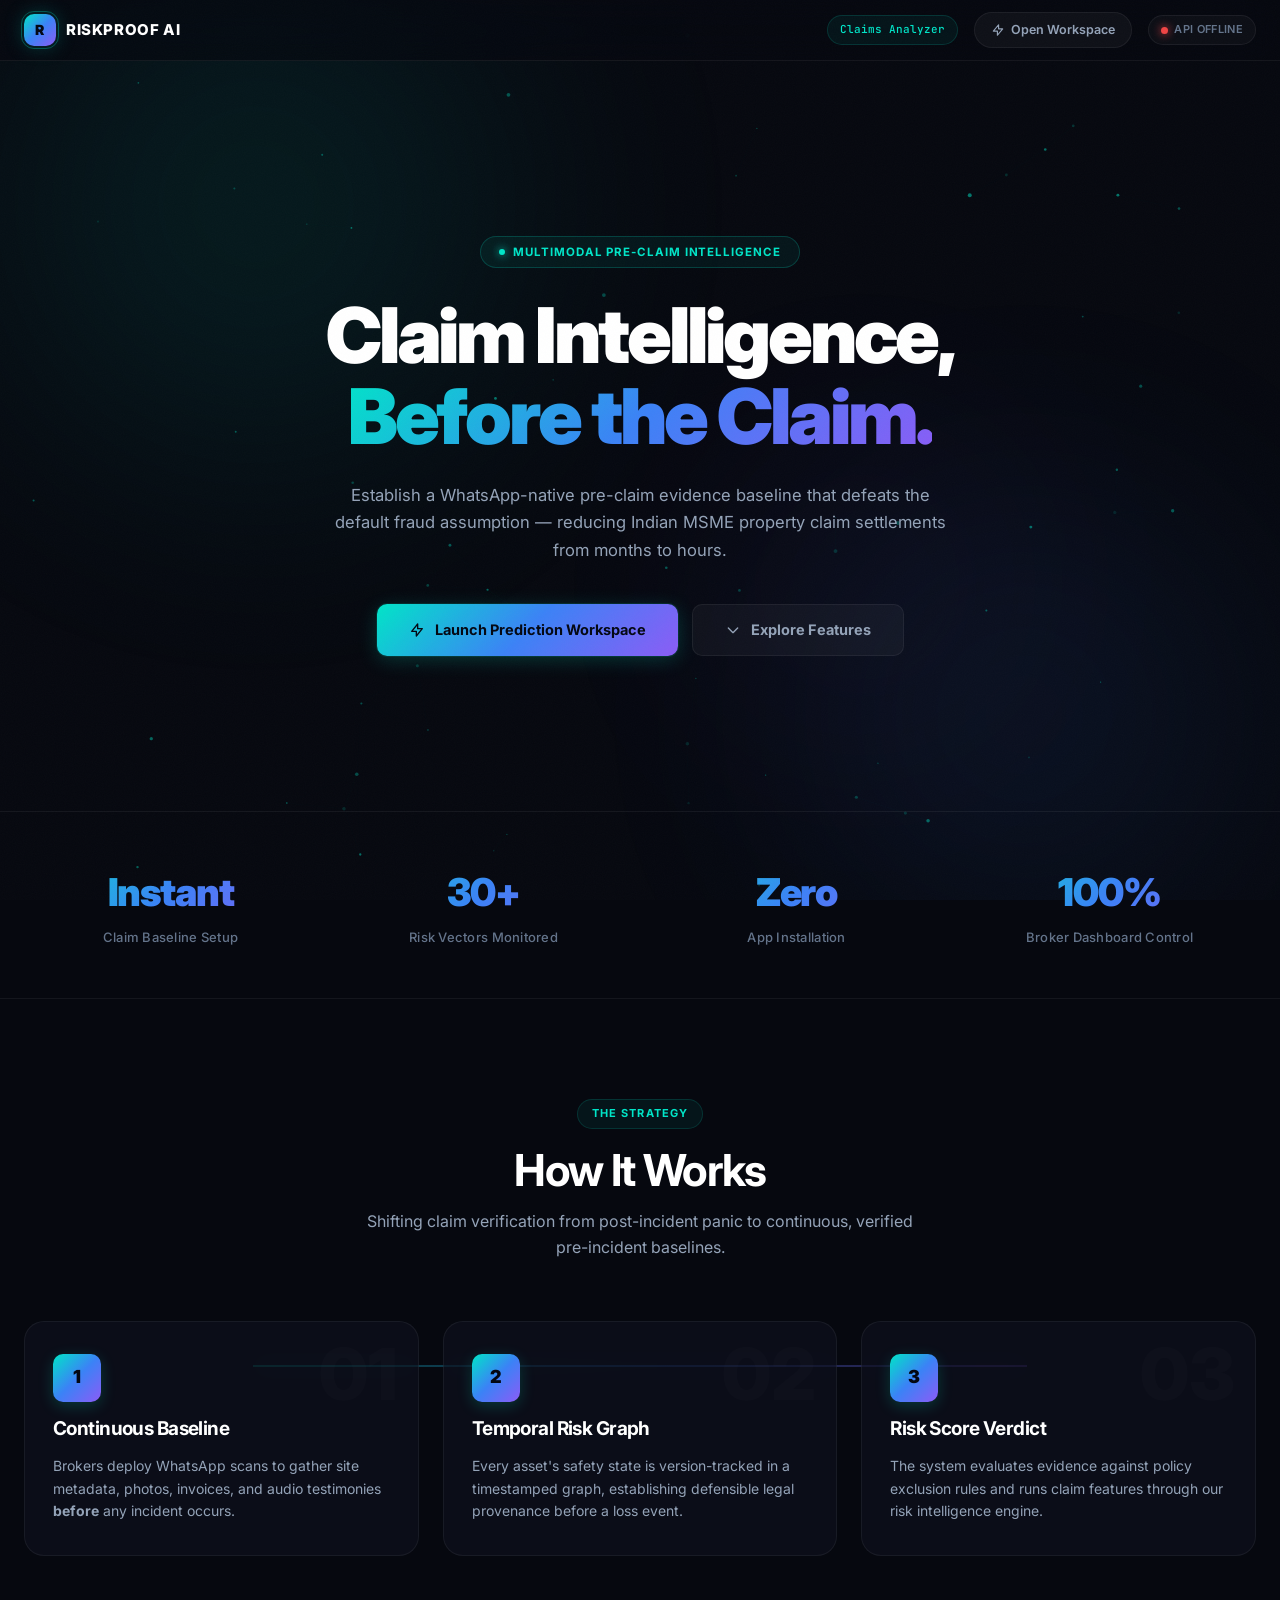
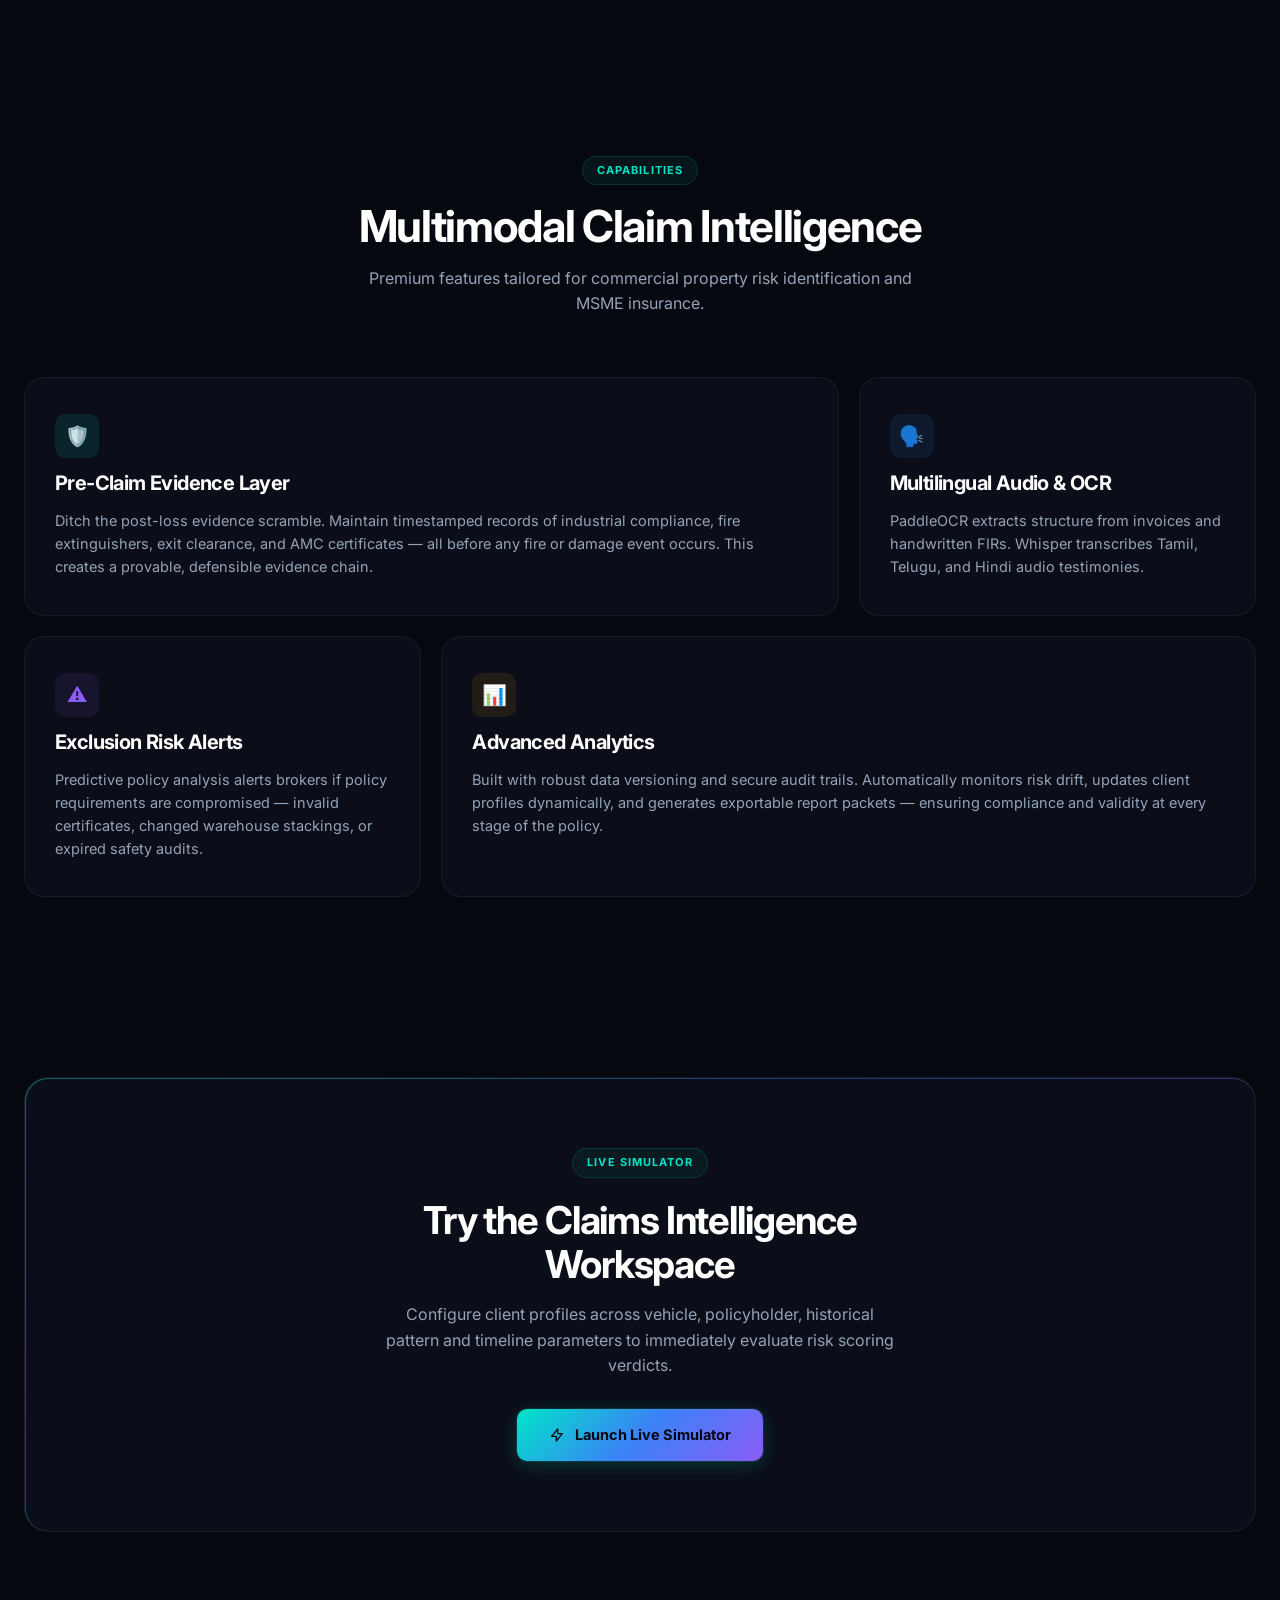
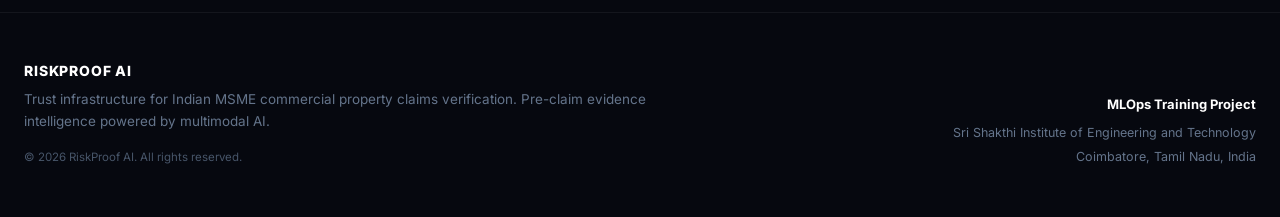
==== Day 13/index.html @ 42a95986 "Add files via upload" ====
<!DOCTYPE html>
<html lang="en">
<head>
  <meta charset="UTF-8" />
  <meta name="viewport" content="width=device-width, initial-scale=1.0" />
  <title>RiskProof AI — Pre-Claim Evidence Intelligence for Indian MSME Insurance</title>
  <meta name="description" content="RiskProof AI is a WhatsApp-native multimodal AI pipeline that transforms how Indian MSME insurance claims are evidenced. Pre-claim intelligence powered by Decision Tree ML models." />
  <link rel="preconnect" href="https://fonts.googleapis.com" />
  <link rel="preconnect" href="https://fonts.gstatic.com" crossorigin />
  <link href="https://fonts.googleapis.com/css2?family=Inter:wght@300;400;500;600;700;800;900&family=JetBrains+Mono:wght@400;500;600&display=swap" rel="stylesheet" />

  <link rel="stylesheet" href="app.css" />
</head>

<body>

  <!-- Ambient gradient mesh background -->
  <div class="ambient-mesh">
    <div class="mesh-orb mesh-orb-1"></div>
    <div class="mesh-orb mesh-orb-2"></div>
    <div class="mesh-orb mesh-orb-3"></div>
  </div>

  <!-- Particle canvas -->
  <canvas id="particleCanvas"></canvas>

  <!-- PAGE WRAPPER -->
  <div class="page-wrapper">

    <!-- ══════════════════════════════════════════════════════════════════════
         NAVIGATION
         ══════════════════════════════════════════════════════════════════════ -->
    <nav class="site-nav">
      <div class="container nav-inner">
        <div class="logo">
          <div class="logo-icon">R</div>
          <span>RiskProof AI</span>
        </div>
        <div class="nav-right">
          <span class="model-pill" id="modelBadge">Claims Analyzer</span>
          <a class="nav-link" id="navToggle" href="#workspace">
            <svg fill="none" viewBox="0 0 24 24" stroke="currentColor" stroke-width="2"><path stroke-linecap="round" stroke-linejoin="round" d="M13 10V3L4 14h7v7l9-11h-7z" /></svg>
            <span>Open Workspace</span>
          </a>
          <div class="status-pill offline" id="apiStatusBadge">
            <span class="status-dot"></span>
            <span class="status-text">Connecting…</span>
          </div>
        </div>
      </div>
    </nav>

    <!-- ══════════════════════════════════════════════════════════════════════
         VIEW A: LANDING PAGE
         ══════════════════════════════════════════════════════════════════════ -->
    <div id="landingView" class="view">

      <!-- HERO -->
      <section class="hero">
        <div class="container" style="display:flex;flex-direction:column;align-items:center;">
          <div class="hero-eyebrow reveal">
            <span class="dot"></span>
            Multimodal Pre-Claim Intelligence
          </div>
          <h1 class="hero-title reveal reveal-delay-1">
            Claim Intelligence,<br />
            <span class="gradient-text">Before the Claim.</span>
          </h1>
          <p class="hero-subtitle reveal reveal-delay-2">
            Establish a WhatsApp-native pre-claim evidence baseline that defeats the default fraud assumption — reducing Indian MSME property claim settlements from months to hours.
          </p>
          <div class="hero-actions reveal reveal-delay-3">
            <a class="btn btn-primary" href="#workspace">
              <svg fill="none" viewBox="0 0 24 24" stroke="currentColor" stroke-width="2"><path stroke-linecap="round" stroke-linejoin="round" d="M13 10V3L4 14h7v7l9-11h-7z" /></svg>
              Launch Prediction Workspace
            </a>
            <a class="btn btn-ghost" href="#features">
              <svg fill="none" viewBox="0 0 24 24" stroke="currentColor" stroke-width="2"><path stroke-linecap="round" stroke-linejoin="round" d="M19 9l-7 7-7-7" /></svg>
              Explore Features
            </a>
          </div>
        </div>
      </section>

      <!-- STATS BAR -->
      <section class="stats-bar reveal">
        <div class="container">
          <div class="stats-grid">
            <div class="stat-item">
              <span class="stat-value">Instant</span>
              <span class="stat-label">Claim Baseline Setup</span>
            </div>
            <div class="stat-item">
              <span class="stat-value">30+</span>
              <span class="stat-label">Risk Vectors Monitored</span>
            </div>
            <div class="stat-item">
              <span class="stat-value">Zero</span>
              <span class="stat-label">App Installation</span>
            </div>
            <div class="stat-item">
              <span class="stat-value">100%</span>
              <span class="stat-label">Broker Dashboard Control</span>
            </div>
          </div>
        </div>
      </section>

      <!-- HOW IT WORKS -->
      <section class="section" id="how-it-works">
        <div class="container">
          <div class="section-header reveal">
            <span class="section-tag">The Strategy</span>
            <h2 class="section-title">How It Works</h2>
            <p class="section-subtitle">Shifting claim verification from post-incident panic to continuous, verified pre-incident baselines.</p>
          </div>
          <div class="timeline-grid">
            <div class="timeline-step reveal reveal-delay-1">
              <div class="step-ghost-num">01</div>
              <div class="step-num">1</div>
              <h3>Continuous Baseline</h3>
              <p>Brokers deploy WhatsApp scans to gather site metadata, photos, invoices, and audio testimonies <strong>before</strong> any incident occurs.</p>
            </div>
            <div class="timeline-step reveal reveal-delay-2">
              <div class="step-ghost-num">02</div>
              <div class="step-num">2</div>
              <h3>Temporal Risk Graph</h3>
              <p>Every asset's safety state is version-tracked in a timestamped graph, establishing defensible legal provenance before a loss event.</p>
            </div>
            <div class="timeline-step reveal reveal-delay-3">
              <div class="step-ghost-num">03</div>
              <div class="step-num">3</div>
              <h3>Risk Score Verdict</h3>
              <p>The system evaluates evidence against policy exclusion rules and runs claim features through our risk intelligence engine.</p>
            </div>
          </div>
        </div>
      </section>

      <!-- FEATURES BENTO -->
      <section class="section" id="features">
        <div class="container">
          <div class="section-header reveal">
            <span class="section-tag">Capabilities</span>
            <h2 class="section-title">Multimodal Claim Intelligence</h2>
            <p class="section-subtitle">Premium features tailored for commercial property risk identification and MSME insurance.</p>
          </div>
          <div class="bento-grid">
            <div class="bento-card span-4 reveal reveal-delay-1">
              <div class="bento-icon teal">🛡️</div>
              <h3>Pre-Claim Evidence Layer</h3>
              <p>Ditch the post-loss evidence scramble. Maintain timestamped records of industrial compliance, fire extinguishers, exit clearance, and AMC certificates — all before any fire or damage event occurs. This creates a provable, defensible evidence chain.</p>
            </div>
            <div class="bento-card span-2 reveal reveal-delay-2">
              <div class="bento-icon blue">🗣️</div>
              <h3>Multilingual Audio & OCR</h3>
              <p>PaddleOCR extracts structure from invoices and handwritten FIRs. Whisper transcribes Tamil, Telugu, and Hindi audio testimonies.</p>
            </div>
            <div class="bento-card span-2 reveal reveal-delay-1">
              <div class="bento-icon violet">⚠️</div>
              <h3>Exclusion Risk Alerts</h3>
              <p>Predictive policy analysis alerts brokers if policy requirements are compromised — invalid certificates, changed warehouse stackings, or expired safety audits.</p>
            </div>
            <div class="bento-card span-4 reveal reveal-delay-2">
              <div class="bento-icon gold">📊</div>
              <h3>Advanced Analytics</h3>
              <p>Built with robust data versioning and secure audit trails. Automatically monitors risk drift, updates client profiles dynamically, and generates exportable report packets — ensuring compliance and validity at every stage of the policy.</p>
            </div>
          </div>
        </div>
      </section>

      <!-- CTA -->
      <section class="cta-section reveal">
        <div class="container">
          <div class="cta-banner">
            <span class="section-tag" style="margin-bottom:20px;">Live Simulator</span>
            <h2>Try the Claims Intelligence Workspace</h2>
            <p>Configure client profiles across vehicle, policyholder, historical pattern and timeline parameters to immediately evaluate risk scoring verdicts.</p>
            <a class="btn btn-primary" href="#workspace">
              <svg fill="none" viewBox="0 0 24 24" stroke="currentColor" stroke-width="2"><path stroke-linecap="round" stroke-linejoin="round" d="M13 10V3L4 14h7v7l9-11h-7z" /></svg>
              Launch Live Simulator
            </a>
          </div>
        </div>
      </section>

      <!-- FOOTER -->
      <footer class="site-footer">
        <div class="container">
          <div class="footer-grid">
            <div class="footer-brand">
              <h4>RiskProof AI</h4>
              <p>Trust infrastructure for Indian MSME commercial property claims verification. Pre-claim evidence intelligence powered by multimodal AI.</p>
              <p class="copyright">&copy; 2026 RiskProof AI. All rights reserved.</p>
            </div>
            <div class="footer-academic">
              <strong>MLOps Training Project</strong>
              <span>Sri Shakthi Institute of Engineering and Technology</span>
              <span>Coimbatore, Tamil Nadu, India</span>
            </div>
          </div>
        </div>
      </footer>

    </div><!-- /landingView -->


    <!-- ══════════════════════════════════════════════════════════════════════
         VIEW B: PREDICTION WORKSPACE
         ══════════════════════════════════════════════════════════════════════ -->
    <div id="workspaceView" class="view hidden">
      <div class="container">
        <div class="workspace-layout">

          <!-- LEFT: Form Panel -->
          <section class="form-panel">
            <div class="ws-header">
              <h1>Claim Intelligence Workspace</h1>
              <p>Configure client claim parameters below to run the risk classification engine.</p>
            </div>

            <form id="riskForm">

              <!-- Section 1: Vehicle Information -->
              <div class="accordion-card expanded" id="section-vehicle">
                <div class="accordion-trigger">
                  <div class="accordion-trigger-left">
                    <span class="accordion-icon">🚗</span>
                    <h3>Vehicle Information</h3>
                  </div>
                  <svg class="accordion-chevron" fill="none" viewBox="0 0 24 24" stroke="currentColor"><path stroke-linecap="round" stroke-linejoin="round" stroke-width="2.5" d="M19 9l-7 7-7-7" /></svg>
                </div>
                <div class="accordion-body">
                  <div class="fields-grid">
                    <div class="field">
                      <span class="field-label">Vehicle Make</span>
                      <select id="Make" name="Make" class="field-select"></select>
                    </div>
                    <div class="field">
                      <span class="field-label">Vehicle Category</span>
                      <select id="VehicleCategory" name="VehicleCategory" class="field-select"></select>
                    </div>
                    <div class="field">
                      <span class="field-label">Vehicle Age</span>
                      <select id="AgeOfVehicle" name="AgeOfVehicle" class="field-select"></select>
                    </div>
                    <div class="field">
                      <span class="field-label">Vehicle Price Class</span>
                      <select id="VehiclePrice" name="VehiclePrice" class="field-select"></select>
                    </div>
                    <div class="field">
                      <span class="field-label">Vehicles Insured</span>
                      <select id="NumberOfCars" name="NumberOfCars" class="field-select"></select>
                    </div>
                    <div class="field">
                      <span class="field-label">Deductible Limit</span>
                      <select id="Deductible" name="Deductible" class="field-select"></select>
                    </div>
                  </div>
                </div>
              </div>

              <!-- Section 2: Policy Holder Profile -->
              <div class="accordion-card" id="section-holder">
                <div class="accordion-trigger">
                  <div class="accordion-trigger-left">
                    <span class="accordion-icon">👤</span>
                    <h3>Policy Holder Profile</h3>
                  </div>
                  <svg class="accordion-chevron" fill="none" viewBox="0 0 24 24" stroke="currentColor"><path stroke-linecap="round" stroke-linejoin="round" stroke-width="2.5" d="M19 9l-7 7-7-7" /></svg>
                </div>
                <div class="accordion-body">
                  <div class="fields-grid">
                    <div class="field">
                      <span class="field-label">Exact Age</span>
                      <input id="Age" name="Age" type="number" min="16" max="90" value="35" class="field-input" />
                    </div>
                    <div class="field">
                      <span class="field-label">Age Bracket</span>
                      <select id="AgeOfPolicyHolder" name="AgeOfPolicyHolder" class="field-select"></select>
                    </div>
                    <div class="field">
                      <span class="field-label">Sex</span>
                      <select id="Sex" name="Sex" class="field-select"></select>
                    </div>
                    <div class="field">
                      <span class="field-label">Marital Status</span>
                      <select id="MaritalStatus" name="MaritalStatus" class="field-select"></select>
                    </div>
                    <div class="field">
                      <span class="field-label">Driver Rating</span>
                      <select id="DriverRating" name="DriverRating" class="field-select"></select>
                    </div>
                  </div>
                </div>
              </div>

              <!-- Section 3: Claim Specifications -->
              <div class="accordion-card" id="section-claim">
                <div class="accordion-trigger">
                  <div class="accordion-trigger-left">
                    <span class="accordion-icon">📋</span>
                    <h3>Claim Specifications</h3>
                  </div>
                  <svg class="accordion-chevron" fill="none" viewBox="0 0 24 24" stroke="currentColor"><path stroke-linecap="round" stroke-linejoin="round" stroke-width="2.5" d="M19 9l-7 7-7-7" /></svg>
                </div>
                <div class="accordion-body">
                  <div class="fields-grid">
                    <div class="field">
                      <span class="field-label">Expressed Fault</span>
                      <select id="Fault" name="Fault" class="field-select"></select>
                    </div>
                    <div class="field">
                      <span class="field-label">Policy Type</span>
                      <select id="PolicyType" name="PolicyType" class="field-select"></select>
                    </div>
                    <div class="field">
                      <span class="field-label">Accident Area</span>
                      <select id="AccidentArea" name="AccidentArea" class="field-select"></select>
                    </div>
                    <div class="field">
                      <span class="field-label">Police Report Filed</span>
                      <select id="PoliceReportFiled" name="PoliceReportFiled" class="field-select"></select>
                    </div>
                    <div class="field">
                      <span class="field-label">Witness Present</span>
                      <select id="WitnessPresent" name="WitnessPresent" class="field-select"></select>
                    </div>
                    <div class="field">
                      <span class="field-label">Agent Type</span>
                      <select id="AgentType" name="AgentType" class="field-select"></select>
                    </div>
                  </div>
                </div>
              </div>

              <!-- Section 4: Historical Context & Timeline -->
              <div class="accordion-card" id="section-history">
                <div class="accordion-trigger">
                  <div class="accordion-trigger-left">
                    <span class="accordion-icon">📊</span>
                    <h3>Historical Context & Timeline</h3>
                  </div>
                  <svg class="accordion-chevron" fill="none" viewBox="0 0 24 24" stroke="currentColor"><path stroke-linecap="round" stroke-linejoin="round" stroke-width="2.5" d="M19 9l-7 7-7-7" /></svg>
                </div>
                <div class="accordion-body">
                  <div class="fields-grid">
                    <div class="field">
                      <span class="field-label">Past Claims Filed</span>
                      <select id="PastNumberOfClaims" name="PastNumberOfClaims" class="field-select"></select>
                    </div>
                    <div class="field">
                      <span class="field-label">Supplements Added</span>
                      <select id="NumberOfSuppliments" name="NumberOfSuppliments" class="field-select"></select>
                    </div>
                    <div class="field">
                      <span class="field-label">Address Change</span>
                      <select id="AddressChange_Claim" name="AddressChange_Claim" class="field-select"></select>
                    </div>
                    <div class="field">
                      <span class="field-label">Days: Policy → Accident</span>
                      <select id="Days_Policy_Accident" name="Days_Policy_Accident" class="field-select"></select>
                    </div>
                    <div class="field">
                      <span class="field-label">Days: Policy → Claim</span>
                      <select id="Days_Policy_Claim" name="Days_Policy_Claim" class="field-select"></select>
                    </div>
                    <div class="field">
                      <span class="field-label">Policy Year</span>
                      <select id="Year" name="Year" class="field-select"></select>
                    </div>
                    <div class="field">
                      <span class="field-label">Accident Month</span>
                      <select id="Month" name="Month" class="field-select"></select>
                    </div>
                    <div class="field">
                      <span class="field-label">Week of Month</span>
                      <input id="WeekOfMonth" name="WeekOfMonth" type="number" min="1" max="5" value="3" class="field-input" />
                    </div>
                    <div class="field">
                      <span class="field-label">Day of Week</span>
                      <select id="DayOfWeek" name="DayOfWeek" class="field-select"></select>
                    </div>
                    <div class="field">
                      <span class="field-label">Claim Month</span>
                      <select id="MonthClaimed" name="MonthClaimed" class="field-select"></select>
                    </div>
                    <div class="field">
                      <span class="field-label">Claim Week</span>
                      <input id="WeekOfMonthClaimed" name="WeekOfMonthClaimed" type="number" min="1" max="5" value="3" class="field-input" />
                    </div>
                    <div class="field">
                      <span class="field-label">Claim Day</span>
                      <select id="DayOfWeekClaimed" name="DayOfWeekClaimed" class="field-select"></select>
                    </div>
                  </div>
                </div>
              </div>

              <!-- Submit -->
              <div class="form-actions">
                <button class="btn btn-primary btn-submit" type="submit" id="submitBtn">
                  <span class="btn-spinner"></span>
                  <svg fill="none" viewBox="0 0 24 24" stroke="currentColor" stroke-width="2" style="width:16px;height:16px"><path stroke-linecap="round" stroke-linejoin="round" d="M13 10V3L4 14h7v7l9-11h-7z" /></svg>
                  Analyze Risk Score
                </button>
                <button class="btn btn-ghost" type="button" id="resetBtn">Reset</button>
              </div>

            </form>
          </section>

          <!-- RIGHT: Result Panel -->
          <aside class="result-panel">
            <div class="result-header">
              <h2>Model Analysis</h2>
            </div>

            <!-- Empty State -->
            <div id="resultState" class="empty-state">
              <svg fill="none" stroke="currentColor" stroke-width="1.5" viewBox="0 0 24 24">
                <path stroke-linecap="round" stroke-linejoin="round" d="M9.75 17L9 20l-1 1h8l-1-1-.75-3M3 13h18M5 17h14a2 2 0 002-2V5a2 2 0 00-2-2H5a2 2 0 00-2 2v10a2 2 0 002 2z" />
              </svg>
              <p>Configure the claim profile inputs and analyze risk score details.</p>
            </div>

            <!-- Result Card (hidden initially) -->
            <div id="resultCard" class="result-card hidden">
              <!-- Gauge -->
              <div class="gauge-wrap">
                <svg class="gauge-svg" viewBox="0 0 200 200">
                  <path class="gauge-track" d="M 10,100 A 90,90 0 0,1 190,100" />
                  <path class="gauge-fill" id="gaugeFill" d="M 10,100 A 90,90 0 0,1 190,100" />
                </svg>
                <div class="gauge-labels">
                  <span class="gauge-value" id="gaugeScoreValue">0%</span>
                  <span class="gauge-label">Risk Probability</span>
                </div>
              </div>

              <!-- Verdict -->
              <div class="verdict-badge low" id="riskVerdictBadge">Low-Risk Claim</div>

              <!-- Metrics -->
              <div class="metrics-row">
                <div class="metric-card">
                  <small>Assessment</small>
                  <strong id="valPrediction">-</strong>
                </div>
                <div class="metric-card">
                  <small>Risk Level</small>
                  <strong id="valRiskLevel">-</strong>
                </div>
                <div class="metric-card">
                  <small>Deductible</small>
                  <strong id="valDeductible">-</strong>
                </div>
              </div>

              <!-- Recommendation -->
              <div class="rec-box" id="recommendationBox">
                <h4>Broker Recommendation</h4>
                <p class="rec-text">-</p>
              </div>

              <!-- Export -->
              <button class="btn-export" type="button" id="exportBtn">
                ↓ Export Report Summary
              </button>
            </div>
          </aside>

        </div>
      </div>
    </div><!-- /workspaceView -->

  </div><!-- /page-wrapper -->


  <!-- ══════════════════════════════════════════════════════════════════════
       JAVASCRIPT ENGINE
       ══════════════════════════════════════════════════════════════════════ -->
  <script src="app.js" defer></script>

</body>
</html>
---- Day 13/app.css ----
/* ========================================================================
       DESIGN SYSTEM — Tokens & Reset
       ======================================================================== */
    *, *::before, *::after { box-sizing: border-box; margin: 0; padding: 0; }

    :root {
      /* Palette */
      --bg-deep: #06080f;
      --bg-surface: #0c0f1a;
      --bg-card: rgba(14, 17, 30, 0.65);
      --bg-card-hover: rgba(20, 24, 42, 0.75);
      --bg-input: rgba(0, 0, 0, 0.4);
      --border-subtle: rgba(255, 255, 255, 0.06);
      --border-medium: rgba(255, 255, 255, 0.1);
      --border-accent: rgba(0, 230, 200, 0.3);

      /* Accent System */
      --accent-primary: #00e5c8;
      --accent-blue: #3b82f6;
      --accent-violet: #8b5cf6;
      --accent-gold: #f59e0b;
      --gradient-main: linear-gradient(135deg, #00e5c8 0%, #3b82f6 50%, #8b5cf6 100%);
      --gradient-warm: linear-gradient(135deg, #f59e0b 0%, #ef4444 100%);
      --gradient-cool: linear-gradient(135deg, #00e5c8 0%, #06b6d4 100%);
      --glow-accent: rgba(0, 229, 200, 0.15);
      --glow-blue: rgba(59, 130, 246, 0.12);

      /* Text */
      --text-primary: #f1f5f9;
      --text-secondary: #94a3b8;
      --text-muted: #64748b;
      --text-dim: #475569;

      /* Semantic */
      --success: #10b981;
      --success-glow: rgba(16, 185, 129, 0.15);
      --danger: #ef4444;
      --danger-glow: rgba(239, 68, 68, 0.15);
      --warning: #f59e0b;

      /* Typography */
      --font-sans: 'Inter', -apple-system, BlinkMacSystemFont, 'Segoe UI', sans-serif;
      --font-mono: 'JetBrains Mono', 'Fira Code', monospace;

      /* Spacing & Radius */
      --radius-xs: 6px;
      --radius-sm: 10px;
      --radius-md: 14px;
      --radius-lg: 20px;
      --radius-xl: 24px;
      --radius-full: 9999px;

      /* Shadows */
      --shadow-sm: 0 2px 8px rgba(0, 0, 0, 0.3);
      --shadow-md: 0 8px 30px rgba(0, 0, 0, 0.4);
      --shadow-lg: 0 20px 60px rgba(0, 0, 0, 0.5);
      --shadow-glow: 0 0 40px rgba(0, 229, 200, 0.12);

      /* Transitions */
      --ease-out-expo: cubic-bezier(0.16, 1, 0.3, 1);
      --ease-spring: cubic-bezier(0.34, 1.56, 0.64, 1);
      --transition-fast: 0.2s var(--ease-out-expo);
      --transition-base: 0.35s var(--ease-out-expo);
      --transition-slow: 0.6s var(--ease-out-expo);
    }

    html { scroll-behavior: smooth; background: var(--bg-deep); }

    body {
      background: var(--bg-deep);
      color: var(--text-primary);
      font-family: var(--font-sans);
      line-height: 1.6;
      min-height: 100vh;
      overflow-x: hidden;
      -webkit-font-smoothing: antialiased;
      -moz-osx-font-smoothing: grayscale;
    }

    /* Noise texture overlay */
    body::after {
      content: '';
      position: fixed;
      inset: 0;
      background-image: url("data:image/svg+xml,%3Csvg xmlns='http://www.w3.org/2000/svg' width='300' height='300'%3E%3Cfilter id='n'%3E%3CfeTurbulence type='fractalNoise' baseFrequency='0.9' numOctaves='4' stitchTiles='stitch'/%3E%3C/filter%3E%3Crect width='300' height='300' filter='url(%23n)' opacity='0.025'/%3E%3C/svg%3E");
      pointer-events: none;
      z-index: 9999;
    }

    /* Scrollbar */
    ::-webkit-scrollbar { width: 6px; }
    ::-webkit-scrollbar-track { background: transparent; }
    ::-webkit-scrollbar-thumb { background: rgba(255, 255, 255, 0.08); border-radius: 100px; }
    ::-webkit-scrollbar-thumb:hover { background: rgba(0, 229, 200, 0.3); }

    /* Typography */
    h1, h2, h3, h4, h5, h6 {
      font-family: var(--font-sans);
      font-weight: 700;
      letter-spacing: -0.03em;
      color: #fff;
      line-height: 1.15;
    }

    a { color: var(--accent-primary); text-decoration: none; transition: var(--transition-fast); }
    a:hover { color: #fff; }

    /* ========================================================================
       PARTICLE CANVAS
       ======================================================================== */
    #particleCanvas {
      position: fixed;
      top: 0; left: 0;
      width: 100%; height: 100%;
      z-index: 0;
      pointer-events: none;
    }

    /* Ambient gradient mesh — fixed behind content */
    .ambient-mesh {
      position: fixed;
      inset: 0;
      z-index: 0;
      pointer-events: none;
      overflow: hidden;
    }

    .mesh-orb {
      position: absolute;
      border-radius: 50%;
      filter: blur(120px);
      opacity: 0.12;
      animation: meshFloat 30s ease-in-out infinite alternate;
    }

    .mesh-orb-1 {
      width: 60vw; height: 60vw;
      top: -20%; left: -10%;
      background: radial-gradient(circle, var(--accent-primary), transparent 70%);
    }

    .mesh-orb-2 {
      width: 50vw; height: 50vw;
      bottom: -15%; right: -5%;
      background: radial-gradient(circle, var(--accent-blue), transparent 70%);
      animation-delay: -10s;
      animation-direction: alternate-reverse;
    }

    .mesh-orb-3 {
      width: 35vw; height: 35vw;
      top: 40%; left: 50%;
      background: radial-gradient(circle, var(--accent-violet), transparent 70%);
      opacity: 0.07;
      animation-delay: -20s;
    }

    @keyframes meshFloat {
      0% { transform: translate(0, 0) scale(1); }
      33% { transform: translate(3%, 5%) scale(1.05); }
      66% { transform: translate(-4%, 2%) scale(0.97); }
      100% { transform: translate(2%, -3%) scale(1.02); }
    }

    /* ========================================================================
       LAYOUT SHELL
       ======================================================================== */
    .page-wrapper {
      position: relative;
      z-index: 1;
    }

    .container {
      width: min(1280px, calc(100% - 48px));
      margin: 0 auto;
    }

    .hidden { display: none !important; }

    /* ========================================================================
       TOP NAVIGATION
       ======================================================================== */
    .site-nav {
      position: sticky;
      top: 0;
      z-index: 100;
      padding: 12px 0;
      background: rgba(6, 8, 15, 0.7);
      backdrop-filter: blur(20px) saturate(1.4);
      -webkit-backdrop-filter: blur(20px) saturate(1.4);
      border-bottom: 1px solid var(--border-subtle);
    }

    .nav-inner {
      display: flex;
      align-items: center;
      justify-content: space-between;
      gap: 20px;
    }

    /* Logo */
    .logo {
      display: flex;
      align-items: center;
      gap: 10px;
      font-weight: 800;
      font-size: 15px;
      letter-spacing: 0.04em;
      text-transform: uppercase;
      color: #fff;
      cursor: default;
    }

    .logo-icon {
      position: relative;
      width: 32px; height: 32px;
      border-radius: var(--radius-sm);
      background: var(--gradient-main);
      display: flex;
      align-items: center;
      justify-content: center;
      font-size: 14px;
      font-weight: 900;
      color: #030712;
      box-shadow: 0 0 20px rgba(0, 229, 200, 0.25);
    }

    .logo-icon::after {
      content: '';
      position: absolute;
      inset: -3px;
      border-radius: calc(var(--radius-sm) + 3px);
      border: 1.5px solid rgba(0, 229, 200, 0.3);
      animation: logoPulse 3s ease-in-out infinite;
    }

    @keyframes logoPulse {
      0%, 100% { opacity: 0.4; transform: scale(1); }
      50% { opacity: 0.8; transform: scale(1.06); }
    }

    /* Nav right */
    .nav-right {
      display: flex;
      align-items: center;
      gap: 16px;
    }

    .nav-link {
      display: inline-flex;
      align-items: center;
      gap: 6px;
      padding: 7px 16px;
      border-radius: var(--radius-full);
      font-size: 12.5px;
      font-weight: 600;
      color: var(--text-secondary);
      background: rgba(255, 255, 255, 0.04);
      border: 1px solid var(--border-subtle);
      transition: var(--transition-fast);
      cursor: pointer;
      text-decoration: none;
    }

    .nav-link:hover {
      background: rgba(255, 255, 255, 0.08);
      color: #fff;
      border-color: var(--border-medium);
    }

    .nav-link svg { width: 14px; height: 14px; }

    /* Status badge */
    .status-pill {
      display: inline-flex;
      align-items: center;
      gap: 6px;
      padding: 5px 12px;
      border-radius: var(--radius-full);
      font-size: 11px;
      font-weight: 600;
      letter-spacing: 0.03em;
      text-transform: uppercase;
      background: rgba(255, 255, 255, 0.03);
      border: 1px solid var(--border-subtle);
      color: var(--text-muted);
    }

    .status-dot {
      width: 7px; height: 7px;
      border-radius: 50%;
      background: var(--text-muted);
      transition: var(--transition-base);
    }

    .status-pill.online .status-dot {
      background: var(--success);
      box-shadow: 0 0 8px var(--success);
    }

    .status-pill.offline .status-dot {
      background: var(--danger);
      box-shadow: 0 0 8px var(--danger);
    }

    /* Model badge */
    .model-pill {
      display: none;
      padding: 5px 12px;
      border-radius: var(--radius-full);
      font-family: var(--font-mono);
      font-size: 11px;
      font-weight: 500;
      color: var(--accent-primary);
      background: rgba(0, 229, 200, 0.06);
      border: 1px solid rgba(0, 229, 200, 0.15);
    }

    @media (min-width: 768px) {
      .model-pill { display: inline-flex; }
    }

    /* ========================================================================
       VIEW TRANSITIONS
       ======================================================================== */
    .view {
      animation: viewEnter 0.5s var(--ease-out-expo) both;
    }

    @keyframes viewEnter {
      from { opacity: 0; transform: translateY(16px); }
      to { opacity: 1; transform: translateY(0); }
    }

    /* ========================================================================
       SCROLL REVEAL SYSTEM
       ======================================================================== */
    .reveal {
      opacity: 0;
      transform: translateY(40px);
      transition: opacity 0.9s var(--ease-out-expo), transform 0.9s var(--ease-out-expo);
    }

    .reveal.visible {
      opacity: 1;
      transform: translateY(0);
    }

    .reveal-delay-1 { transition-delay: 0.1s; }
    .reveal-delay-2 { transition-delay: 0.2s; }
    .reveal-delay-3 { transition-delay: 0.3s; }
    .reveal-delay-4 { transition-delay: 0.4s; }

    /* ========================================================================
       HERO SECTION
       ======================================================================== */
    .hero {
      min-height: calc(90vh - 60px);
      display: flex;
      flex-direction: column;
      justify-content: center;
      align-items: center;
      text-align: center;
      padding: 80px 0 60px;
      position: relative;
    }

    .hero-eyebrow {
      display: inline-flex;
      align-items: center;
      gap: 8px;
      padding: 6px 18px;
      border-radius: var(--radius-full);
      font-size: 11.5px;
      font-weight: 700;
      letter-spacing: 0.08em;
      text-transform: uppercase;
      color: var(--accent-primary);
      background: rgba(0, 229, 200, 0.06);
      border: 1px solid rgba(0, 229, 200, 0.2);
      margin-bottom: 28px;
    }

    .hero-eyebrow .dot {
      width: 6px; height: 6px;
      border-radius: 50%;
      background: var(--accent-primary);
      box-shadow: 0 0 8px var(--accent-primary);
      animation: dotBlink 2s ease-in-out infinite;
    }

    @keyframes dotBlink {
      0%, 100% { opacity: 1; }
      50% { opacity: 0.3; }
    }

    .hero-title {
      font-size: clamp(42px, 6vw, 78px);
      font-weight: 900;
      letter-spacing: -0.04em;
      line-height: 1.05;
      max-width: 900px;
      margin-bottom: 24px;
    }

    .hero-title .gradient-text {
      background: var(--gradient-main);
      -webkit-background-clip: text;
      -webkit-text-fill-color: transparent;
      background-clip: text;
    }

    .hero-subtitle {
      font-size: clamp(16px, 1.3vw, 20px);
      line-height: 1.65;
      color: var(--text-secondary);
      max-width: 620px;
      margin-bottom: 40px;
    }

    .hero-actions {
      display: flex;
      gap: 14px;
      flex-wrap: wrap;
      justify-content: center;
    }

    /* Buttons */
    .btn {
      display: inline-flex;
      align-items: center;
      justify-content: center;
      gap: 10px;
      padding: 0 32px;
      height: 52px;
      border-radius: var(--radius-sm);
      font-size: 14.5px;
      font-weight: 700;
      cursor: pointer;
      border: none;
      outline: none;
      transition: all 0.3s var(--ease-out-expo);
      text-decoration: none;
      position: relative;
      overflow: hidden;
    }

    .btn-primary {
      background: var(--gradient-main);
      color: #030712;
      box-shadow: 0 4px 20px rgba(0, 229, 200, 0.2), 0 0 0 1px rgba(0, 229, 200, 0.1);
    }

    .btn-primary::before {
      content: '';
      position: absolute;
      inset: 0;
      background: linear-gradient(135deg, rgba(255,255,255,0.2) 0%, transparent 50%);
      opacity: 0;
      transition: opacity 0.3s;
    }

    .btn-primary:hover {
      transform: translateY(-2px);
      box-shadow: 0 8px 30px rgba(0, 229, 200, 0.35), 0 0 60px rgba(0, 229, 200, 0.1);
    }

    .btn-primary:hover::before { opacity: 1; }

    .btn-ghost {
      background: rgba(255, 255, 255, 0.04);
      color: var(--text-secondary);
      border: 1px solid var(--border-subtle);
    }

    .btn-ghost:hover {
      background: rgba(255, 255, 255, 0.08);
      color: #fff;
      border-color: var(--border-medium);
    }

    .btn svg { width: 16px; height: 16px; }

    /* ========================================================================
       STATS COUNTER BAR
       ======================================================================== */
    .stats-bar {
      padding: 50px 0;
      border-top: 1px solid var(--border-subtle);
      border-bottom: 1px solid var(--border-subtle);
    }

    .stats-grid {
      display: grid;
      grid-template-columns: repeat(4, 1fr);
      gap: 20px;
      text-align: center;
    }

    .stat-item {
      display: flex;
      flex-direction: column;
      gap: 4px;
    }

    .stat-value {
      font-family: var(--font-sans);
      font-size: clamp(28px, 3vw, 42px);
      font-weight: 900;
      letter-spacing: -0.03em;
      background: var(--gradient-main);
      -webkit-background-clip: text;
      -webkit-text-fill-color: transparent;
      background-clip: text;
    }

    .stat-label {
      font-size: 13px;
      font-weight: 500;
      color: var(--text-muted);
      letter-spacing: 0.02em;
    }

    /* ========================================================================
       SECTION HEADINGS
       ======================================================================== */
    .section { padding: 100px 0; }

    .section-header {
      text-align: center;
      margin-bottom: 60px;
    }

    .section-tag {
      display: inline-flex;
      align-items: center;
      gap: 6px;
      padding: 5px 14px;
      border-radius: var(--radius-full);
      font-size: 11px;
      font-weight: 700;
      letter-spacing: 0.1em;
      text-transform: uppercase;
      color: var(--accent-primary);
      background: rgba(0, 229, 200, 0.06);
      border: 1px solid rgba(0, 229, 200, 0.15);
      margin-bottom: 16px;
    }

    .section-title {
      font-size: clamp(28px, 3.5vw, 44px);
      margin-bottom: 14px;
    }

    .section-subtitle {
      font-size: 16px;
      color: var(--text-secondary);
      max-width: 550px;
      margin: 0 auto;
    }

    /* ========================================================================
       HOW IT WORKS — TIMELINE
       ======================================================================== */
    .timeline-grid {
      display: grid;
      grid-template-columns: repeat(3, 1fr);
      gap: 24px;
      position: relative;
    }

    /* Connecting line */
    .timeline-grid::before {
      content: '';
      position: absolute;
      top: 44px;
      left: calc(16.66% + 24px);
      right: calc(16.66% + 24px);
      height: 2px;
      background: linear-gradient(90deg, var(--accent-primary), var(--accent-blue), var(--accent-violet));
      opacity: 0.3;
      z-index: 0;
    }

    .timeline-step {
      position: relative;
      z-index: 1;
      background: var(--bg-card);
      backdrop-filter: blur(12px);
      border: 1px solid var(--border-subtle);
      border-radius: var(--radius-lg);
      padding: 32px 28px;
      display: flex;
      flex-direction: column;
      gap: 16px;
      transition: all 0.4s var(--ease-out-expo);
    }

    .timeline-step:hover {
      border-color: var(--border-accent);
      transform: translateY(-4px);
      box-shadow: var(--shadow-md), 0 0 30px rgba(0, 229, 200, 0.06);
    }

    .step-num {
      width: 48px; height: 48px;
      border-radius: var(--radius-sm);
      background: var(--gradient-main);
      display: flex;
      align-items: center;
      justify-content: center;
      font-weight: 900;
      font-size: 18px;
      color: #030712;
      box-shadow: 0 4px 15px rgba(0, 229, 200, 0.2);
    }

    .timeline-step h3 {
      font-size: 19px;
      font-weight: 700;
    }

    .timeline-step p {
      font-size: 14px;
      color: var(--text-secondary);
      line-height: 1.6;
    }

    .step-ghost-num {
      position: absolute;
      top: 16px;
      right: 20px;
      font-size: 72px;
      font-weight: 900;
      color: rgba(255, 255, 255, 0.015);
      line-height: 1;
      pointer-events: none;
    }

    /* ========================================================================
       BENTO FEATURES GRID
       ======================================================================== */
    .bento-grid {
      display: grid;
      grid-template-columns: repeat(6, 1fr);
      grid-template-rows: auto auto;
      gap: 20px;
    }

    .bento-card {
      background: var(--bg-card);
      backdrop-filter: blur(12px);
      border: 1px solid var(--border-subtle);
      border-radius: var(--radius-lg);
      padding: 36px 30px;
      display: flex;
      flex-direction: column;
      gap: 14px;
      transition: all 0.4s var(--ease-out-expo);
      position: relative;
      overflow: hidden;
    }

    .bento-card::before {
      content: '';
      position: absolute;
      top: 0; left: 0; right: 0;
      height: 2px;
      background: var(--gradient-main);
      opacity: 0;
      transition: opacity 0.4s;
    }

    .bento-card:hover {
      border-color: var(--border-accent);
      transform: translateY(-3px);
      box-shadow: var(--shadow-md), 0 0 30px rgba(0, 229, 200, 0.05);
    }

    .bento-card:hover::before { opacity: 1; }

    .bento-card.span-4 { grid-column: span 4; }
    .bento-card.span-3 { grid-column: span 3; }
    .bento-card.span-2 { grid-column: span 2; }

    .bento-icon {
      width: 44px; height: 44px;
      border-radius: var(--radius-sm);
      display: flex;
      align-items: center;
      justify-content: center;
      font-size: 20px;
    }

    .bento-icon.teal { background: rgba(0, 229, 200, 0.1); color: var(--accent-primary); }
    .bento-icon.blue { background: rgba(59, 130, 246, 0.1); color: var(--accent-blue); }
    .bento-icon.violet { background: rgba(139, 92, 246, 0.1); color: var(--accent-violet); }
    .bento-icon.gold { background: rgba(245, 158, 11, 0.1); color: var(--accent-gold); }

    .bento-card h3 {
      font-size: 20px;
      font-weight: 700;
    }

    .bento-card p {
      font-size: 14.5px;
      color: var(--text-secondary);
      line-height: 1.6;
    }

    /* ========================================================================
       CTA BANNER
       ======================================================================== */
    .cta-section {
      padding: 80px 0;
    }

    .cta-banner {
      position: relative;
      background: var(--bg-card);
      border: 1px solid var(--border-subtle);
      border-radius: var(--radius-xl);
      padding: 70px 50px;
      text-align: center;
      overflow: hidden;
    }

    .cta-banner::before {
      content: '';
      position: absolute;
      inset: -1px;
      border-radius: inherit;
      padding: 1.5px;
      background: var(--gradient-main);
      -webkit-mask: linear-gradient(#fff 0 0) content-box, linear-gradient(#fff 0 0);
      mask: linear-gradient(#fff 0 0) content-box, linear-gradient(#fff 0 0);
      -webkit-mask-composite: xor;
      mask-composite: exclude;
      opacity: 0.4;
      pointer-events: none;
    }

    .cta-banner h2 {
      font-size: clamp(26px, 3vw, 40px);
      margin-bottom: 16px;
      max-width: 600px;
      margin-left: auto; margin-right: auto;
    }

    .cta-banner p {
      font-size: 16px;
      color: var(--text-secondary);
      max-width: 520px;
      margin: 0 auto 30px;
    }

    /* ========================================================================
       FOOTER
       ======================================================================== */
    .site-footer {
      border-top: 1px solid var(--border-subtle);
      padding: 50px 0;
    }

    .footer-grid {
      display: grid;
      grid-template-columns: 1.2fr 1fr;
      gap: 40px;
    }

    .footer-brand h4 {
      font-size: 14px;
      font-weight: 800;
      letter-spacing: 0.06em;
      text-transform: uppercase;
      color: #fff;
      margin-bottom: 10px;
    }

    .footer-brand p {
      font-size: 13.5px;
      color: var(--text-muted);
      line-height: 1.6;
    }

    .footer-brand .copyright {
      font-size: 11.5px;
      color: var(--text-dim);
      margin-top: 16px;
    }

    .footer-academic {
      text-align: right;
      display: flex;
      flex-direction: column;
      justify-content: flex-end;
      gap: 4px;
    }

    .footer-academic strong {
      font-size: 13px;
      color: #fff;
      display: block;
      margin-bottom: 4px;
    }

    .footer-academic span {
      font-size: 12.5px;
      color: var(--text-muted);
    }

    /* ========================================================================
       WORKSPACE VIEW — Two-Column Dashboard
       ======================================================================== */
    .workspace-layout {
      display: grid;
      grid-template-columns: minmax(0, 1.7fr) 1fr;
      gap: 28px;
      align-items: start;
      padding: 30px 0 80px;
    }

    /* Form Panel */
    .form-panel {
      background: var(--bg-card);
      backdrop-filter: blur(16px);
      border: 1px solid var(--border-subtle);
      border-radius: var(--radius-lg);
      padding: 36px;
      box-shadow: var(--shadow-lg);
    }

    .ws-header {
      margin-bottom: 28px;
    }

    .ws-header h1 {
      font-size: 26px;
      margin-bottom: 6px;
      background: var(--gradient-main);
      -webkit-background-clip: text;
      -webkit-text-fill-color: transparent;
      background-clip: text;
    }

    .ws-header p {
      font-size: 14px;
      color: var(--text-secondary);
    }

    /* Collapsible section cards */
    .accordion-card {
      margin-bottom: 14px;
      background: rgba(255, 255, 255, 0.01);
      border: 1px solid var(--border-subtle);
      border-radius: var(--radius-md);
      overflow: hidden;
      transition: var(--transition-base);
    }

    .accordion-card.expanded {
      border-color: rgba(255, 255, 255, 0.1);
      background: rgba(255, 255, 255, 0.02);
      box-shadow: 0 8px 24px rgba(0, 0, 0, 0.2);
    }

    .accordion-trigger {
      display: flex;
      align-items: center;
      justify-content: space-between;
      padding: 14px 20px;
      cursor: pointer;
      user-select: none;
      transition: background 0.2s;
    }

    .accordion-trigger:hover { background: rgba(255, 255, 255, 0.02); }

    .accordion-trigger-left {
      display: flex;
      align-items: center;
      gap: 12px;
    }

    .accordion-icon {
      width: 34px; height: 34px;
      border-radius: var(--radius-xs);
      background: rgba(0, 229, 200, 0.08);
      display: flex;
      align-items: center;
      justify-content: center;
      font-size: 15px;
      color: var(--accent-primary);
    }

    .accordion-trigger h3 {
      font-size: 14.5px;
      font-weight: 600;
      letter-spacing: 0.01em;
    }

    .accordion-chevron {
      width: 18px; height: 18px;
      color: var(--text-muted);
      transition: transform 0.3s var(--ease-out-expo);
    }

    .accordion-card.expanded .accordion-chevron {
      transform: rotate(180deg);
      color: var(--accent-primary);
    }

    .accordion-body {
      max-height: 0;
      overflow: hidden;
      transition: max-height 0.4s var(--ease-out-expo), padding 0.3s ease;
      padding: 0 20px;
    }

    .accordion-card.expanded .accordion-body {
      max-height: 800px;
      padding: 6px 20px 24px;
    }

    /* Form fields */
    .fields-grid {
      display: grid;
      grid-template-columns: repeat(2, 1fr);
      gap: 16px;
    }

    .field {
      display: flex;
      flex-direction: column;
      gap: 6px;
    }

    .field-label {
      font-size: 11.5px;
      font-weight: 600;
      color: var(--text-muted);
      letter-spacing: 0.03em;
      text-transform: uppercase;
    }

    .field-input, .field-select {
      width: 100%;
      height: 44px;
      background: var(--bg-input);
      border: 1px solid var(--border-subtle);
      border-radius: var(--radius-xs);
      padding: 0 14px;
      font-family: var(--font-sans);
      font-size: 13.5px;
      color: #fff;
      transition: var(--transition-fast);
      outline: none;
    }

    .field-select {
      appearance: none;
      -webkit-appearance: none;
      cursor: pointer;
      padding-right: 36px;
      background-image: url("data:image/svg+xml,%3Csvg xmlns='http://www.w3.org/2000/svg' fill='none' viewBox='0 0 24 24' stroke='%2364748b'%3E%3Cpath stroke-linecap='round' stroke-linejoin='round' stroke-width='2' d='M19 9l-7 7-7-7'/%3E%3C/svg%3E");
      background-repeat: no-repeat;
      background-position: right 12px center;
      background-size: 14px;
    }

    .field-input:focus, .field-select:focus {
      border-color: var(--accent-primary);
      background: rgba(0, 0, 0, 0.55);
      box-shadow: 0 0 0 2px rgba(0, 229, 200, 0.15), 0 0 15px rgba(0, 229, 200, 0.08);
    }

    /* Form actions */
    .form-actions {
      display: flex;
      gap: 12px;
      margin-top: 24px;
    }

    .btn-submit { flex: 1; }

    .btn-spinner {
      width: 16px; height: 16px;
      border: 2.5px solid rgba(3, 7, 18, 0.2);
      border-top-color: #030712;
      border-radius: 50%;
      animation: spin 0.7s linear infinite;
      display: none;
    }

    @keyframes spin { to { transform: rotate(360deg); } }

    .btn-primary.loading { pointer-events: none; opacity: 0.8; }
    .btn-primary.loading .btn-spinner { display: inline-block; }

    /* ========================================================================
       RESULT PANEL (Sidebar)
       ======================================================================== */
    .result-panel {
      position: sticky;
      top: 80px;
      background: var(--bg-card);
      backdrop-filter: blur(16px);
      border: 1px solid var(--border-subtle);
      border-radius: var(--radius-lg);
      padding: 32px;
      box-shadow: var(--shadow-lg);
    }

    .result-header {
      display: flex;
      justify-content: space-between;
      align-items: center;
      margin-bottom: 22px;
    }

    .result-header h2 {
      font-size: 16px;
      font-weight: 700;
      letter-spacing: 0.02em;
      text-transform: uppercase;
      color: var(--text-muted);
    }

    /* Empty state */
    .empty-state {
      display: flex;
      flex-direction: column;
      align-items: center;
      justify-content: center;
      text-align: center;
      padding: 40px 16px;
      color: var(--text-muted);
      border: 1.5px dashed var(--border-subtle);
      border-radius: var(--radius-md);
      gap: 14px;
    }

    .empty-state svg { width: 44px; height: 44px; color: var(--text-dim); }
    .empty-state p { font-size: 13px; max-width: 200px; color: var(--text-muted); }

    /* Result card */
    .result-card { display: flex; flex-direction: column; gap: 20px; }

    /* SVG Gauge */
    .gauge-wrap {
      position: relative;
      width: 200px; height: 115px;
      margin: 0 auto 8px;
      display: flex;
      justify-content: center;
      align-items: flex-end;
      overflow: hidden;
    }

    .gauge-svg {
      width: 200px; height: 200px;
      position: absolute;
      bottom: -85px;
    }

    .gauge-track {
      stroke: rgba(255, 255, 255, 0.04);
      stroke-width: 14;
      fill: none;
      stroke-linecap: round;
    }

    .gauge-fill {
      stroke-width: 14;
      fill: none;
      stroke-linecap: round;
      stroke-dasharray: 283;
      stroke-dashoffset: 283;
      transition: stroke-dashoffset 1.5s cubic-bezier(0.22, 1, 0.36, 1), stroke 1s ease;
      filter: drop-shadow(0 0 8px rgba(0, 229, 200, 0.3));
    }

    .gauge-labels {
      display: flex;
      flex-direction: column;
      align-items: center;
      z-index: 2;
      margin-bottom: 6px;
    }

    .gauge-value {
      font-size: 36px;
      font-weight: 900;
      color: #fff;
      line-height: 1;
      letter-spacing: -0.02em;
    }

    .gauge-label {
      font-size: 10px;
      text-transform: uppercase;
      letter-spacing: 0.1em;
      color: var(--text-dim);
      margin-top: 3px;
    }

    /* Verdict */
    .verdict-badge {
      display: flex;
      align-items: center;
      justify-content: center;
      gap: 8px;
      padding: 10px 16px;
      border-radius: var(--radius-xs);
      font-weight: 700;
      font-size: 12px;
      letter-spacing: 0.06em;
      text-transform: uppercase;
      width: 100%;
      text-align: center;
      transition: var(--transition-base);
    }

    .verdict-badge.low {
      background: var(--success-glow);
      color: var(--success);
      border: 1px solid rgba(16, 185, 129, 0.2);
      box-shadow: 0 0 20px rgba(16, 185, 129, 0.08);
    }

    .verdict-badge.high {
      background: var(--danger-glow);
      color: var(--danger);
      border: 1px solid rgba(239, 68, 68, 0.2);
      box-shadow: 0 0 20px rgba(239, 68, 68, 0.08);
      animation: dangerPulse 2.5s infinite alternate;
    }

    @keyframes dangerPulse {
      0% { box-shadow: 0 0 20px rgba(239, 68, 68, 0.08); }
      100% { box-shadow: 0 0 30px rgba(239, 68, 68, 0.18); }
    }

    /* Metrics mini-cards */
    .metrics-row {
      display: grid;
      grid-template-columns: repeat(3, 1fr);
      gap: 8px;
    }

    .metric-card {
      background: rgba(255, 255, 255, 0.015);
      border: 1px solid var(--border-subtle);
      border-radius: var(--radius-xs);
      padding: 10px 6px;
      text-align: center;
    }

    .metric-card small {
      display: block;
      font-size: 9px;
      text-transform: uppercase;
      color: var(--text-dim);
      letter-spacing: 0.04em;
      margin-bottom: 3px;
    }

    .metric-card strong {
      display: block;
      font-size: 12.5px;
      font-weight: 600;
      color: var(--text-primary);
      white-space: nowrap;
      overflow: hidden;
      text-overflow: ellipsis;
    }

    /* Recommendation callout */
    .rec-box {
      background: rgba(255, 255, 255, 0.01);
      border-left: 3px solid var(--accent-primary);
      border-radius: 0 var(--radius-xs) var(--radius-xs) 0;
      padding: 14px 16px;
    }

    .rec-box h4 {
      font-size: 11px;
      text-transform: uppercase;
      color: var(--accent-primary);
      letter-spacing: 0.05em;
      margin-bottom: 6px;
    }

    .rec-box p {
      font-size: 12.5px;
      line-height: 1.55;
      color: var(--text-secondary);
    }

    .rec-box.high { border-left-color: var(--danger); }
    .rec-box.high h4 { color: var(--danger); }

    /* Export button */
    .btn-export {
      width: 100%;
      height: 42px;
      border-radius: var(--radius-xs);
      background: rgba(255, 255, 255, 0.03);
      border: 1px solid var(--border-subtle);
      color: var(--text-muted);
      font-family: var(--font-sans);
      font-size: 12px;
      font-weight: 600;
      text-transform: uppercase;
      letter-spacing: 0.04em;
      cursor: pointer;
      transition: var(--transition-fast);
    }

    .btn-export:hover {
      background: rgba(255, 255, 255, 0.06);
      color: #fff;
      border-color: var(--border-medium);
    }

    /* Pulse loader */
    .pulse-loader { animation: pulseAnim 1.5s ease-in-out infinite; }
    @keyframes pulseAnim { 0%, 100% { opacity: 0.6; } 50% { opacity: 0.25; } }

    /* ========================================================================
       RESPONSIVE
       ======================================================================== */
    @media (max-width: 1024px) {
      .workspace-layout {
        grid-template-columns: 1fr;
      }
      .result-panel { position: static; }
      .timeline-grid { grid-template-columns: 1fr; }
      .timeline-grid::before { display: none; }
      .bento-grid {
        grid-template-columns: 1fr 1fr;
      }
      .bento-card.span-4, .bento-card.span-3, .bento-card.span-2 {
        grid-column: span 1;
      }
      .stats-grid { grid-template-columns: repeat(2, 1fr); gap: 30px; }
    }

    @media (max-width: 768px) {
      .container { width: calc(100% - 32px); }
      .hero { padding: 50px 0 40px; min-height: auto; }
      .section { padding: 60px 0; }
      .nav-inner { flex-wrap: wrap; }
      .nav-right { width: 100%; justify-content: space-between; }
      .form-panel { padding: 24px; }
      .fields-grid { grid-template-columns: 1fr; }
      .bento-grid { grid-template-columns: 1fr; }
      .footer-grid { grid-template-columns: 1fr; gap: 24px; }
      .footer-academic { text-align: left; }
      .cta-banner { padding: 50px 28px; }
      .hero-actions { flex-direction: column; align-items: stretch; }
    }

    @media (max-width: 480px) {
      .stats-grid { grid-template-columns: repeat(2, 1fr); gap: 20px; }
      .metrics-row { grid-template-columns: 1fr; }
    }
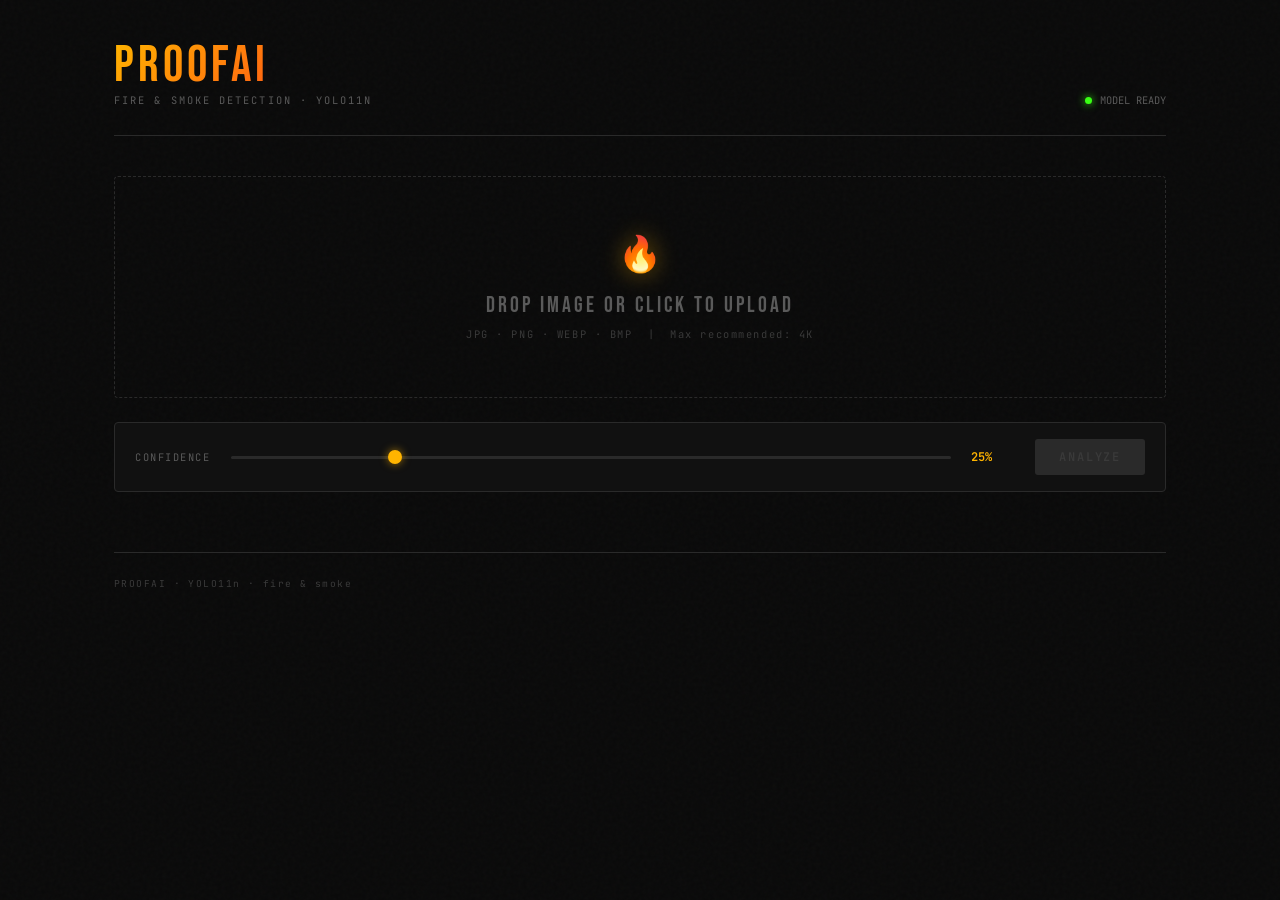
==== commit 22b10fc6: "Add files via upload" ====
--- a/Day 13/index.html
+++ b/Day 13/index.html
@@ -1,487 +1,528 @@
-<!DOCTYPE html>
-<html lang="en">
-<head>
-  <meta charset="UTF-8" />
-  <meta name="viewport" content="width=device-width, initial-scale=1.0" />
-  <title>RiskProof AI — Pre-Claim Evidence Intelligence for Indian MSME Insurance</title>
-  <meta name="description" content="RiskProof AI is a WhatsApp-native multimodal AI pipeline that transforms how Indian MSME insurance claims are evidenced. Pre-claim intelligence powered by Decision Tree ML models." />
-  <link rel="preconnect" href="https://fonts.googleapis.com" />
-  <link rel="preconnect" href="https://fonts.gstatic.com" crossorigin />
-  <link href="https://fonts.googleapis.com/css2?family=Inter:wght@300;400;500;600;700;800;900&family=JetBrains+Mono:wght@400;500;600&display=swap" rel="stylesheet" />
-
-  <link rel="stylesheet" href="app.css" />
-</head>
-
-<body>
-
-  <!-- Ambient gradient mesh background -->
-  <div class="ambient-mesh">
-    <div class="mesh-orb mesh-orb-1"></div>
-    <div class="mesh-orb mesh-orb-2"></div>
-    <div class="mesh-orb mesh-orb-3"></div>
-  </div>
-
-  <!-- Particle canvas -->
-  <canvas id="particleCanvas"></canvas>
-
-  <!-- PAGE WRAPPER -->
-  <div class="page-wrapper">
-
-    <!-- ══════════════════════════════════════════════════════════════════════
-         NAVIGATION
-         ══════════════════════════════════════════════════════════════════════ -->
-    <nav class="site-nav">
-      <div class="container nav-inner">
-        <div class="logo">
-          <div class="logo-icon">R</div>
-          <span>RiskProof AI</span>
-        </div>
-        <div class="nav-right">
-          <span class="model-pill" id="modelBadge">Claims Analyzer</span>
-          <a class="nav-link" id="navToggle" href="#workspace">
-            <svg fill="none" viewBox="0 0 24 24" stroke="currentColor" stroke-width="2"><path stroke-linecap="round" stroke-linejoin="round" d="M13 10V3L4 14h7v7l9-11h-7z" /></svg>
-            <span>Open Workspace</span>
-          </a>
-          <div class="status-pill offline" id="apiStatusBadge">
-            <span class="status-dot"></span>
-            <span class="status-text">Connecting…</span>
-          </div>
-        </div>
-      </div>
-    </nav>
-
-    <!-- ══════════════════════════════════════════════════════════════════════
-         VIEW A: LANDING PAGE
-         ══════════════════════════════════════════════════════════════════════ -->
-    <div id="landingView" class="view">
-
-      <!-- HERO -->
-      <section class="hero">
-        <div class="container" style="display:flex;flex-direction:column;align-items:center;">
-          <div class="hero-eyebrow reveal">
-            <span class="dot"></span>
-            Multimodal Pre-Claim Intelligence
-          </div>
-          <h1 class="hero-title reveal reveal-delay-1">
-            Claim Intelligence,<br />
-            <span class="gradient-text">Before the Claim.</span>
-          </h1>
-          <p class="hero-subtitle reveal reveal-delay-2">
-            Establish a WhatsApp-native pre-claim evidence baseline that defeats the default fraud assumption — reducing Indian MSME property claim settlements from months to hours.
-          </p>
-          <div class="hero-actions reveal reveal-delay-3">
-            <a class="btn btn-primary" href="#workspace">
-              <svg fill="none" viewBox="0 0 24 24" stroke="currentColor" stroke-width="2"><path stroke-linecap="round" stroke-linejoin="round" d="M13 10V3L4 14h7v7l9-11h-7z" /></svg>
-              Launch Prediction Workspace
-            </a>
-            <a class="btn btn-ghost" href="#features">
-              <svg fill="none" viewBox="0 0 24 24" stroke="currentColor" stroke-width="2"><path stroke-linecap="round" stroke-linejoin="round" d="M19 9l-7 7-7-7" /></svg>
-              Explore Features
-            </a>
-          </div>
-        </div>
-      </section>
-
-      <!-- STATS BAR -->
-      <section class="stats-bar reveal">
-        <div class="container">
-          <div class="stats-grid">
-            <div class="stat-item">
-              <span class="stat-value">Instant</span>
-              <span class="stat-label">Claim Baseline Setup</span>
-            </div>
-            <div class="stat-item">
-              <span class="stat-value">30+</span>
-              <span class="stat-label">Risk Vectors Monitored</span>
-            </div>
-            <div class="stat-item">
-              <span class="stat-value">Zero</span>
-              <span class="stat-label">App Installation</span>
-            </div>
-            <div class="stat-item">
-              <span class="stat-value">100%</span>
-              <span class="stat-label">Broker Dashboard Control</span>
-            </div>
-          </div>
-        </div>
-      </section>
-
-      <!-- HOW IT WORKS -->
-      <section class="section" id="how-it-works">
-        <div class="container">
-          <div class="section-header reveal">
-            <span class="section-tag">The Strategy</span>
-            <h2 class="section-title">How It Works</h2>
-            <p class="section-subtitle">Shifting claim verification from post-incident panic to continuous, verified pre-incident baselines.</p>
-          </div>
-          <div class="timeline-grid">
-            <div class="timeline-step reveal reveal-delay-1">
-              <div class="step-ghost-num">01</div>
-              <div class="step-num">1</div>
-              <h3>Continuous Baseline</h3>
-              <p>Brokers deploy WhatsApp scans to gather site metadata, photos, invoices, and audio testimonies <strong>before</strong> any incident occurs.</p>
-            </div>
-            <div class="timeline-step reveal reveal-delay-2">
-              <div class="step-ghost-num">02</div>
-              <div class="step-num">2</div>
-              <h3>Temporal Risk Graph</h3>
-              <p>Every asset's safety state is version-tracked in a timestamped graph, establishing defensible legal provenance before a loss event.</p>
-            </div>
-            <div class="timeline-step reveal reveal-delay-3">
-              <div class="step-ghost-num">03</div>
-              <div class="step-num">3</div>
-              <h3>Risk Score Verdict</h3>
-              <p>The system evaluates evidence against policy exclusion rules and runs claim features through our risk intelligence engine.</p>
-            </div>
-          </div>
-        </div>
-      </section>
-
-      <!-- FEATURES BENTO -->
-      <section class="section" id="features">
-        <div class="container">
-          <div class="section-header reveal">
-            <span class="section-tag">Capabilities</span>
-            <h2 class="section-title">Multimodal Claim Intelligence</h2>
-            <p class="section-subtitle">Premium features tailored for commercial property risk identification and MSME insurance.</p>
-          </div>
-          <div class="bento-grid">
-            <div class="bento-card span-4 reveal reveal-delay-1">
-              <div class="bento-icon teal">🛡️</div>
-              <h3>Pre-Claim Evidence Layer</h3>
-              <p>Ditch the post-loss evidence scramble. Maintain timestamped records of industrial compliance, fire extinguishers, exit clearance, and AMC certificates — all before any fire or damage event occurs. This creates a provable, defensible evidence chain.</p>
-            </div>
-            <div class="bento-card span-2 reveal reveal-delay-2">
-              <div class="bento-icon blue">🗣️</div>
-              <h3>Multilingual Audio & OCR</h3>
-              <p>PaddleOCR extracts structure from invoices and handwritten FIRs. Whisper transcribes Tamil, Telugu, and Hindi audio testimonies.</p>
-            </div>
-            <div class="bento-card span-2 reveal reveal-delay-1">
-              <div class="bento-icon violet">⚠️</div>
-              <h3>Exclusion Risk Alerts</h3>
-              <p>Predictive policy analysis alerts brokers if policy requirements are compromised — invalid certificates, changed warehouse stackings, or expired safety audits.</p>
-            </div>
-            <div class="bento-card span-4 reveal reveal-delay-2">
-              <div class="bento-icon gold">📊</div>
-              <h3>Advanced Analytics</h3>
-              <p>Built with robust data versioning and secure audit trails. Automatically monitors risk drift, updates client profiles dynamically, and generates exportable report packets — ensuring compliance and validity at every stage of the policy.</p>
-            </div>
-          </div>
-        </div>
-      </section>
-
-      <!-- CTA -->
-      <section class="cta-section reveal">
-        <div class="container">
-          <div class="cta-banner">
-            <span class="section-tag" style="margin-bottom:20px;">Live Simulator</span>
-            <h2>Try the Claims Intelligence Workspace</h2>
-            <p>Configure client profiles across vehicle, policyholder, historical pattern and timeline parameters to immediately evaluate risk scoring verdicts.</p>
-            <a class="btn btn-primary" href="#workspace">
-              <svg fill="none" viewBox="0 0 24 24" stroke="currentColor" stroke-width="2"><path stroke-linecap="round" stroke-linejoin="round" d="M13 10V3L4 14h7v7l9-11h-7z" /></svg>
-              Launch Live Simulator
-            </a>
-          </div>
-        </div>
-      </section>
-
-      <!-- FOOTER -->
-      <footer class="site-footer">
-        <div class="container">
-          <div class="footer-grid">
-            <div class="footer-brand">
-              <h4>RiskProof AI</h4>
-              <p>Trust infrastructure for Indian MSME commercial property claims verification. Pre-claim evidence intelligence powered by multimodal AI.</p>
-              <p class="copyright">&copy; 2026 RiskProof AI. All rights reserved.</p>
-            </div>
-            <div class="footer-academic">
-              <strong>MLOps Training Project</strong>
-              <span>Sri Shakthi Institute of Engineering and Technology</span>
-              <span>Coimbatore, Tamil Nadu, India</span>
-            </div>
-          </div>
-        </div>
-      </footer>
-
-    </div><!-- /landingView -->
-
-
-    <!-- ══════════════════════════════════════════════════════════════════════
-         VIEW B: PREDICTION WORKSPACE
-         ══════════════════════════════════════════════════════════════════════ -->
-    <div id="workspaceView" class="view hidden">
-      <div class="container">
-        <div class="workspace-layout">
-
-          <!-- LEFT: Form Panel -->
-          <section class="form-panel">
-            <div class="ws-header">
-              <h1>Claim Intelligence Workspace</h1>
-              <p>Configure client claim parameters below to run the risk classification engine.</p>
-            </div>
-
-            <form id="riskForm">
-
-              <!-- Section 1: Vehicle Information -->
-              <div class="accordion-card expanded" id="section-vehicle">
-                <div class="accordion-trigger">
-                  <div class="accordion-trigger-left">
-                    <span class="accordion-icon">🚗</span>
-                    <h3>Vehicle Information</h3>
-                  </div>
-                  <svg class="accordion-chevron" fill="none" viewBox="0 0 24 24" stroke="currentColor"><path stroke-linecap="round" stroke-linejoin="round" stroke-width="2.5" d="M19 9l-7 7-7-7" /></svg>
-                </div>
-                <div class="accordion-body">
-                  <div class="fields-grid">
-                    <div class="field">
-                      <span class="field-label">Vehicle Make</span>
-                      <select id="Make" name="Make" class="field-select"></select>
-                    </div>
-                    <div class="field">
-                      <span class="field-label">Vehicle Category</span>
-                      <select id="VehicleCategory" name="VehicleCategory" class="field-select"></select>
-                    </div>
-                    <div class="field">
-                      <span class="field-label">Vehicle Age</span>
-                      <select id="AgeOfVehicle" name="AgeOfVehicle" class="field-select"></select>
-                    </div>
-                    <div class="field">
-                      <span class="field-label">Vehicle Price Class</span>
-                      <select id="VehiclePrice" name="VehiclePrice" class="field-select"></select>
-                    </div>
-                    <div class="field">
-                      <span class="field-label">Vehicles Insured</span>
-                      <select id="NumberOfCars" name="NumberOfCars" class="field-select"></select>
-                    </div>
-                    <div class="field">
-                      <span class="field-label">Deductible Limit</span>
-                      <select id="Deductible" name="Deductible" class="field-select"></select>
-                    </div>
-                  </div>
-                </div>
-              </div>
-
-              <!-- Section 2: Policy Holder Profile -->
-              <div class="accordion-card" id="section-holder">
-                <div class="accordion-trigger">
-                  <div class="accordion-trigger-left">
-                    <span class="accordion-icon">👤</span>
-                    <h3>Policy Holder Profile</h3>
-                  </div>
-                  <svg class="accordion-chevron" fill="none" viewBox="0 0 24 24" stroke="currentColor"><path stroke-linecap="round" stroke-linejoin="round" stroke-width="2.5" d="M19 9l-7 7-7-7" /></svg>
-                </div>
-                <div class="accordion-body">
-                  <div class="fields-grid">
-                    <div class="field">
-                      <span class="field-label">Exact Age</span>
-                      <input id="Age" name="Age" type="number" min="16" max="90" value="35" class="field-input" />
-                    </div>
-                    <div class="field">
-                      <span class="field-label">Age Bracket</span>
-                      <select id="AgeOfPolicyHolder" name="AgeOfPolicyHolder" class="field-select"></select>
-                    </div>
-                    <div class="field">
-                      <span class="field-label">Sex</span>
-                      <select id="Sex" name="Sex" class="field-select"></select>
-                    </div>
-                    <div class="field">
-                      <span class="field-label">Marital Status</span>
-                      <select id="MaritalStatus" name="MaritalStatus" class="field-select"></select>
-                    </div>
-                    <div class="field">
-                      <span class="field-label">Driver Rating</span>
-                      <select id="DriverRating" name="DriverRating" class="field-select"></select>
-                    </div>
-                  </div>
-                </div>
-              </div>
-
-              <!-- Section 3: Claim Specifications -->
-              <div class="accordion-card" id="section-claim">
-                <div class="accordion-trigger">
-                  <div class="accordion-trigger-left">
-                    <span class="accordion-icon">📋</span>
-                    <h3>Claim Specifications</h3>
-                  </div>
-                  <svg class="accordion-chevron" fill="none" viewBox="0 0 24 24" stroke="currentColor"><path stroke-linecap="round" stroke-linejoin="round" stroke-width="2.5" d="M19 9l-7 7-7-7" /></svg>
-                </div>
-                <div class="accordion-body">
-                  <div class="fields-grid">
-                    <div class="field">
-                      <span class="field-label">Expressed Fault</span>
-                      <select id="Fault" name="Fault" class="field-select"></select>
-                    </div>
-                    <div class="field">
-                      <span class="field-label">Policy Type</span>
-                      <select id="PolicyType" name="PolicyType" class="field-select"></select>
-                    </div>
-                    <div class="field">
-                      <span class="field-label">Accident Area</span>
-                      <select id="AccidentArea" name="AccidentArea" class="field-select"></select>
-                    </div>
-                    <div class="field">
-                      <span class="field-label">Police Report Filed</span>
-                      <select id="PoliceReportFiled" name="PoliceReportFiled" class="field-select"></select>
-                    </div>
-                    <div class="field">
-                      <span class="field-label">Witness Present</span>
-                      <select id="WitnessPresent" name="WitnessPresent" class="field-select"></select>
-                    </div>
-                    <div class="field">
-                      <span class="field-label">Agent Type</span>
-                      <select id="AgentType" name="AgentType" class="field-select"></select>
-                    </div>
-                  </div>
-                </div>
-              </div>
-
-              <!-- Section 4: Historical Context & Timeline -->
-              <div class="accordion-card" id="section-history">
-                <div class="accordion-trigger">
-                  <div class="accordion-trigger-left">
-                    <span class="accordion-icon">📊</span>
-                    <h3>Historical Context & Timeline</h3>
-                  </div>
-                  <svg class="accordion-chevron" fill="none" viewBox="0 0 24 24" stroke="currentColor"><path stroke-linecap="round" stroke-linejoin="round" stroke-width="2.5" d="M19 9l-7 7-7-7" /></svg>
-                </div>
-                <div class="accordion-body">
-                  <div class="fields-grid">
-                    <div class="field">
-                      <span class="field-label">Past Claims Filed</span>
-                      <select id="PastNumberOfClaims" name="PastNumberOfClaims" class="field-select"></select>
-                    </div>
-                    <div class="field">
-                      <span class="field-label">Supplements Added</span>
-                      <select id="NumberOfSuppliments" name="NumberOfSuppliments" class="field-select"></select>
-                    </div>
-                    <div class="field">
-                      <span class="field-label">Address Change</span>
-                      <select id="AddressChange_Claim" name="AddressChange_Claim" class="field-select"></select>
-                    </div>
-                    <div class="field">
-                      <span class="field-label">Days: Policy → Accident</span>
-                      <select id="Days_Policy_Accident" name="Days_Policy_Accident" class="field-select"></select>
-                    </div>
-                    <div class="field">
-                      <span class="field-label">Days: Policy → Claim</span>
-                      <select id="Days_Policy_Claim" name="Days_Policy_Claim" class="field-select"></select>
-                    </div>
-                    <div class="field">
-                      <span class="field-label">Policy Year</span>
-                      <select id="Year" name="Year" class="field-select"></select>
-                    </div>
-                    <div class="field">
-                      <span class="field-label">Accident Month</span>
-                      <select id="Month" name="Month" class="field-select"></select>
-                    </div>
-                    <div class="field">
-                      <span class="field-label">Week of Month</span>
-                      <input id="WeekOfMonth" name="WeekOfMonth" type="number" min="1" max="5" value="3" class="field-input" />
-                    </div>
-                    <div class="field">
-                      <span class="field-label">Day of Week</span>
-                      <select id="DayOfWeek" name="DayOfWeek" class="field-select"></select>
-                    </div>
-                    <div class="field">
-                      <span class="field-label">Claim Month</span>
-                      <select id="MonthClaimed" name="MonthClaimed" class="field-select"></select>
-                    </div>
-                    <div class="field">
-                      <span class="field-label">Claim Week</span>
-                      <input id="WeekOfMonthClaimed" name="WeekOfMonthClaimed" type="number" min="1" max="5" value="3" class="field-input" />
-                    </div>
-                    <div class="field">
-                      <span class="field-label">Claim Day</span>
-                      <select id="DayOfWeekClaimed" name="DayOfWeekClaimed" class="field-select"></select>
-                    </div>
-                  </div>
-                </div>
-              </div>
-
-              <!-- Submit -->
-              <div class="form-actions">
-                <button class="btn btn-primary btn-submit" type="submit" id="submitBtn">
-                  <span class="btn-spinner"></span>
-                  <svg fill="none" viewBox="0 0 24 24" stroke="currentColor" stroke-width="2" style="width:16px;height:16px"><path stroke-linecap="round" stroke-linejoin="round" d="M13 10V3L4 14h7v7l9-11h-7z" /></svg>
-                  Analyze Risk Score
-                </button>
-                <button class="btn btn-ghost" type="button" id="resetBtn">Reset</button>
-              </div>
-
-            </form>
-          </section>
-
-          <!-- RIGHT: Result Panel -->
-          <aside class="result-panel">
-            <div class="result-header">
-              <h2>Model Analysis</h2>
-            </div>
-
-            <!-- Empty State -->
-            <div id="resultState" class="empty-state">
-              <svg fill="none" stroke="currentColor" stroke-width="1.5" viewBox="0 0 24 24">
-                <path stroke-linecap="round" stroke-linejoin="round" d="M9.75 17L9 20l-1 1h8l-1-1-.75-3M3 13h18M5 17h14a2 2 0 002-2V5a2 2 0 00-2-2H5a2 2 0 00-2 2v10a2 2 0 002 2z" />
-              </svg>
-              <p>Configure the claim profile inputs and analyze risk score details.</p>
-            </div>
-
-            <!-- Result Card (hidden initially) -->
-            <div id="resultCard" class="result-card hidden">
-              <!-- Gauge -->
-              <div class="gauge-wrap">
-                <svg class="gauge-svg" viewBox="0 0 200 200">
-                  <path class="gauge-track" d="M 10,100 A 90,90 0 0,1 190,100" />
-                  <path class="gauge-fill" id="gaugeFill" d="M 10,100 A 90,90 0 0,1 190,100" />
-                </svg>
-                <div class="gauge-labels">
-                  <span class="gauge-value" id="gaugeScoreValue">0%</span>
-                  <span class="gauge-label">Risk Probability</span>
-                </div>
-              </div>
-
-              <!-- Verdict -->
-              <div class="verdict-badge low" id="riskVerdictBadge">Low-Risk Claim</div>
-
-              <!-- Metrics -->
-              <div class="metrics-row">
-                <div class="metric-card">
-                  <small>Assessment</small>
-                  <strong id="valPrediction">-</strong>
-                </div>
-                <div class="metric-card">
-                  <small>Risk Level</small>
-                  <strong id="valRiskLevel">-</strong>
-                </div>
-                <div class="metric-card">
-                  <small>Deductible</small>
-                  <strong id="valDeductible">-</strong>
-                </div>
-              </div>
-
-              <!-- Recommendation -->
-              <div class="rec-box" id="recommendationBox">
-                <h4>Broker Recommendation</h4>
-                <p class="rec-text">-</p>
-              </div>
-
-              <!-- Export -->
-              <button class="btn-export" type="button" id="exportBtn">
-                ↓ Export Report Summary
-              </button>
-            </div>
-          </aside>
-
-        </div>
-      </div>
-    </div><!-- /workspaceView -->
-
-  </div><!-- /page-wrapper -->
-
-
-  <!-- ══════════════════════════════════════════════════════════════════════
-       JAVASCRIPT ENGINE
-       ══════════════════════════════════════════════════════════════════════ -->
-  <script src="app.js" defer></script>
-
-</body>
-</html>
+<!DOCTYPE html>
+<html lang="en">
+<head>
+  <meta charset="UTF-8" />
+  <meta name="viewport" content="width=device-width, initial-scale=1.0"/>
+  <title>ProofAI · Fire & Smoke Detection</title>
+  <link rel="preconnect" href="https://fonts.googleapis.com">
+  <link href="https://fonts.googleapis.com/css2?family=Bebas+Neue&family=JetBrains+Mono:wght@300;400;500;600&family=Syne:wght@400;600;700;800&display=swap" rel="stylesheet">
+  <style>
+    /* ── Design Tokens ─────────────────────────────────────────────── */
+    :root {
+      --bg:          #0a0a0a;
+      --surface:     #111111;
+      --surface2:    #181818;
+      --border:      #2a2a2a;
+      --border-hot:  #ff4500;
+
+      --amber:       #ffb400;
+      --amber-dim:   #c98a00;
+      --red:         #ff3b1a;
+      --smoke:       #8da8c4;
+      --green:       #39ff14;
+      --text:        #e8e0d0;
+      --text-muted:  #5a5a5a;
+      --text-dim:    #3a3a3a;
+
+      --font-display: 'Bebas Neue', sans-serif;
+      --font-mono:    'JetBrains Mono', monospace;
+      --font-ui:      'Syne', sans-serif;
+    }
+
+    *, *::before, *::after { box-sizing: border-box; margin: 0; padding: 0; }
+
+    html { scroll-behavior: smooth; }
+
+    body {
+      background: var(--bg);
+      color: var(--text);
+      font-family: var(--font-ui);
+      min-height: 100vh;
+      overflow-x: hidden;
+    }
+
+    /* ── Noise overlay ─────────────────────────────────────────────── */
+    body::before {
+      content: '';
+      position: fixed; inset: 0; z-index: 0; pointer-events: none;
+      background-image: url("data:image/svg+xml,%3Csvg viewBox='0 0 256 256' xmlns='http://www.w3.org/2000/svg'%3E%3Cfilter id='noise'%3E%3CfeTurbulence type='fractalNoise' baseFrequency='0.9' numOctaves='4' stitchTiles='stitch'/%3E%3C/filter%3E%3Crect width='100%25' height='100%25' filter='url(%23noise)' opacity='1'/%3E%3C/svg%3E");
+      opacity: 0.025;
+    }
+
+    /* ── Layout ────────────────────────────────────────────────────── */
+    .shell {
+      position: relative; z-index: 1;
+      max-width: 1100px; margin: 0 auto;
+      padding: 0 24px 80px;
+    }
+
+    /* ── Header ────────────────────────────────────────────────────── */
+    header {
+      display: flex; align-items: flex-end; justify-content: space-between;
+      padding: 40px 0 28px;
+      border-bottom: 1px solid var(--border);
+    }
+    .logo-block { display: flex; flex-direction: column; gap: 2px; }
+    .logo-title {
+      font-family: var(--font-display);
+      font-size: 3.2rem; letter-spacing: 4px; line-height: 1;
+      background: linear-gradient(135deg, var(--amber) 0%, var(--red) 100%);
+      -webkit-background-clip: text; -webkit-text-fill-color: transparent;
+    }
+    .logo-sub {
+      font-family: var(--font-mono); font-size: 0.65rem;
+      letter-spacing: 0.2em; color: var(--text-muted); text-transform: uppercase;
+    }
+    .header-status {
+      display: flex; align-items: center; gap: 8px;
+      font-family: var(--font-mono); font-size: 0.65rem;
+      color: var(--text-muted); text-transform: uppercase;
+    }
+    .dot {
+      width: 7px; height: 7px; border-radius: 50%;
+      background: var(--green);
+      box-shadow: 0 0 8px var(--green);
+      animation: pulse 2s ease-in-out infinite;
+    }
+    @keyframes pulse {
+      0%,100% { opacity: 1; } 50% { opacity: 0.4; }
+    }
+
+    /* ── Upload Zone ───────────────────────────────────────────────── */
+    .upload-zone {
+      margin-top: 40px;
+      border: 1.5px dashed var(--border);
+      border-radius: 4px;
+      padding: 56px 24px;
+      text-align: center;
+      cursor: pointer;
+      transition: border-color 0.2s, background 0.2s;
+      position: relative; overflow: hidden;
+    }
+    .upload-zone:hover, .upload-zone.drag-over {
+      border-color: var(--amber);
+      background: rgba(255,180,0,0.03);
+    }
+    .upload-zone.drag-over { border-style: solid; }
+
+    .upload-icon {
+      font-size: 2.2rem; margin-bottom: 16px;
+      display: block;
+      filter: drop-shadow(0 0 12px rgba(255,180,0,0.4));
+    }
+    .upload-label {
+      font-family: var(--font-display); font-size: 1.4rem;
+      letter-spacing: 3px; color: var(--text-muted);
+    }
+    .upload-hint {
+      font-family: var(--font-mono); font-size: 0.65rem;
+      color: var(--text-dim); margin-top: 8px; letter-spacing: 0.15em;
+    }
+
+    #file-input { display: none; }
+
+    /* ── Conf Slider ───────────────────────────────────────────────── */
+    .controls {
+      display: flex; align-items: center; gap: 20px;
+      margin-top: 24px; padding: 16px 20px;
+      background: var(--surface); border: 1px solid var(--border);
+      border-radius: 4px;
+    }
+    .ctrl-label {
+      font-family: var(--font-mono); font-size: 0.65rem;
+      color: var(--text-muted); text-transform: uppercase;
+      letter-spacing: 0.15em; white-space: nowrap;
+    }
+    .ctrl-value {
+      font-family: var(--font-mono); font-size: 0.75rem;
+      color: var(--amber); font-weight: 600; min-width: 44px;
+    }
+    input[type=range] {
+      flex: 1; appearance: none;
+      height: 3px; background: var(--border); border-radius: 2px; outline: none;
+    }
+    input[type=range]::-webkit-slider-thumb {
+      appearance: none; width: 14px; height: 14px;
+      border-radius: 50%; background: var(--amber);
+      box-shadow: 0 0 8px rgba(255,180,0,0.6); cursor: pointer;
+    }
+
+    .btn-analyze {
+      background: var(--amber); color: #0a0a0a;
+      border: none; border-radius: 3px;
+      padding: 10px 24px;
+      font-family: var(--font-mono); font-size: 0.75rem;
+      font-weight: 600; letter-spacing: 0.15em; text-transform: uppercase;
+      cursor: pointer; transition: background 0.2s, box-shadow 0.2s;
+      white-space: nowrap;
+    }
+    .btn-analyze:hover { background: #ffc733; box-shadow: 0 0 16px rgba(255,180,0,0.4); }
+    .btn-analyze:disabled { background: var(--border); color: var(--text-dim); cursor: not-allowed; box-shadow: none; }
+
+    /* ── Loading bar ───────────────────────────────────────────────── */
+    .loading-bar {
+      height: 2px; width: 100%;
+      background: var(--border); border-radius: 1px;
+      margin-top: 12px; overflow: hidden; display: none;
+    }
+    .loading-bar.active { display: block; }
+    .loading-bar::after {
+      content: ''; display: block; height: 100%;
+      background: linear-gradient(90deg, transparent, var(--amber), transparent);
+      animation: slide 1.2s ease-in-out infinite;
+    }
+    @keyframes slide {
+      0% { transform: translateX(-100%); width: 60%; }
+      100% { transform: translateX(200%); width: 60%; }
+    }
+
+    /* ── Preview / Results area ─────────────────────────────────────── */
+    .results-wrap { display: none; margin-top: 40px; }
+    .results-wrap.visible { display: block; animation: fadeIn 0.4s ease; }
+    @keyframes fadeIn { from { opacity: 0; transform: translateY(8px); } to { opacity: 1; } }
+
+    .section-heading {
+      font-family: var(--font-mono); font-size: 0.6rem;
+      letter-spacing: 0.3em; text-transform: uppercase;
+      color: var(--text-muted); margin-bottom: 16px;
+      display: flex; align-items: center; gap: 12px;
+    }
+    .section-heading::after {
+      content: ''; flex: 1; height: 1px; background: var(--border);
+    }
+
+    /* Image comparison grid */
+    .img-grid {
+      display: grid; grid-template-columns: 1fr 1fr; gap: 16px;
+      margin-bottom: 32px;
+    }
+    @media (max-width: 680px) { .img-grid { grid-template-columns: 1fr; } }
+
+    .img-card {
+      background: var(--surface); border: 1px solid var(--border);
+      border-radius: 4px; overflow: hidden;
+    }
+    .img-card-label {
+      font-family: var(--font-mono); font-size: 0.6rem;
+      letter-spacing: 0.2em; text-transform: uppercase;
+      color: var(--text-muted); padding: 8px 14px;
+      border-bottom: 1px solid var(--border);
+    }
+    .img-card img {
+      width: 100%; display: block;
+      max-height: 400px; object-fit: contain;
+      background: #0d0d0d;
+    }
+
+    /* ── Summary Bar ───────────────────────────────────────────────── */
+    .summary-bar {
+      display: flex; gap: 1px;
+      background: var(--border); border-radius: 4px; overflow: hidden;
+      margin-bottom: 24px;
+    }
+    .summary-item {
+      flex: 1; background: var(--surface);
+      padding: 14px 20px;
+      display: flex; flex-direction: column; gap: 4px;
+    }
+    .summary-item .s-val {
+      font-family: var(--font-display); font-size: 2rem;
+      letter-spacing: 2px;
+    }
+    .summary-item .s-lbl {
+      font-family: var(--font-mono); font-size: 0.6rem;
+      letter-spacing: 0.2em; color: var(--text-muted); text-transform: uppercase;
+    }
+    .s-val.fire  { color: var(--red);   text-shadow: 0 0 20px rgba(255,59,26,0.5); }
+    .s-val.smoke { color: var(--smoke); text-shadow: 0 0 20px rgba(141,168,196,0.3); }
+    .s-val.total { color: var(--amber); }
+
+    /* ── Detection Table ───────────────────────────────────────────── */
+    .det-table {
+      width: 100%; border-collapse: collapse;
+      font-family: var(--font-mono); font-size: 0.72rem;
+    }
+    .det-table thead th {
+      text-align: left; padding: 10px 14px;
+      border-bottom: 1px solid var(--border);
+      color: var(--text-muted); font-weight: 400;
+      letter-spacing: 0.15em; text-transform: uppercase; font-size: 0.6rem;
+    }
+    .det-table tbody tr {
+      border-bottom: 1px solid var(--border);
+      transition: background 0.15s;
+    }
+    .det-table tbody tr:last-child { border-bottom: none; }
+    .det-table tbody tr:hover { background: rgba(255,180,0,0.03); }
+    .det-table td { padding: 11px 14px; color: var(--text); }
+
+    .badge {
+      display: inline-block; padding: 2px 8px; border-radius: 2px;
+      font-size: 0.6rem; letter-spacing: 0.15em; text-transform: uppercase;
+      font-weight: 600;
+    }
+    .badge.fire  { background: rgba(255,59,26,0.15); color: var(--red); border: 1px solid rgba(255,59,26,0.3); }
+    .badge.smoke { background: rgba(141,168,196,0.1); color: var(--smoke); border: 1px solid rgba(141,168,196,0.2); }
+
+    .conf-bar-wrap { display: flex; align-items: center; gap: 10px; }
+    .conf-bar {
+      flex: 1; height: 4px; background: var(--border); border-radius: 2px; overflow: hidden;
+    }
+    .conf-fill { height: 100%; border-radius: 2px; transition: width 0.6s ease; }
+    .conf-fill.fire  { background: linear-gradient(90deg, var(--amber), var(--red)); }
+    .conf-fill.smoke { background: linear-gradient(90deg, var(--smoke), #5c7a96); }
+    .conf-pct { color: var(--amber); font-size: 0.7rem; min-width: 42px; text-align: right; }
+
+    .empty-state {
+      padding: 40px 20px; text-align: center;
+      font-family: var(--font-mono); font-size: 0.7rem;
+      color: var(--text-muted); letter-spacing: 0.1em;
+    }
+    .empty-state span { font-size: 1.5rem; display: block; margin-bottom: 10px; }
+
+    /* ── Error Banner ──────────────────────────────────────────────── */
+    .error-banner {
+      display: none; margin-top: 16px;
+      background: rgba(255,59,26,0.08); border: 1px solid rgba(255,59,26,0.3);
+      border-left: 3px solid var(--red); border-radius: 3px;
+      padding: 12px 16px; font-family: var(--font-mono); font-size: 0.72rem; color: var(--red);
+    }
+    .error-banner.visible { display: block; }
+
+    /* ── Footer ────────────────────────────────────────────────────── */
+    footer {
+      margin-top: 60px; padding-top: 24px;
+      border-top: 1px solid var(--border);
+      font-family: var(--font-mono); font-size: 0.6rem;
+      color: var(--text-dim); letter-spacing: 0.15em;
+      display: flex; justify-content: space-between;
+    }
+  </style>
+</head>
+<body>
+<div class="shell">
+
+  <!-- Header -->
+  <header>
+    <div class="logo-block">
+      <div class="logo-title">PROOFAI</div>
+      <div class="logo-sub">Fire &amp; Smoke Detection · YOLO11n</div>
+    </div>
+    <div class="header-status">
+      <span class="dot"></span>
+      <span id="model-status">MODEL READY</span>
+    </div>
+  </header>
+
+  <!-- Upload Zone -->
+  <div class="upload-zone" id="drop-zone">
+    <input type="file" id="file-input" accept="image/*">
+    <span class="upload-icon">🔥</span>
+    <div class="upload-label">Drop image or click to upload</div>
+    <div class="upload-hint">JPG · PNG · WEBP · BMP &nbsp;|&nbsp; Max recommended: 4K</div>
+  </div>
+
+  <!-- Controls -->
+  <div class="controls">
+    <span class="ctrl-label">Confidence</span>
+    <input type="range" id="conf-slider" min="5" max="95" value="25" step="5">
+    <span class="ctrl-value" id="conf-display">25%</span>
+    <button class="btn-analyze" id="btn-run" disabled>Analyze</button>
+  </div>
+
+  <div class="loading-bar" id="loading-bar"></div>
+  <div class="error-banner" id="error-banner"></div>
+
+  <!-- Results -->
+  <div class="results-wrap" id="results-wrap">
+
+    <div class="section-heading">INFERENCE RESULT</div>
+
+    <!-- Image Comparison -->
+    <div class="img-grid">
+      <div class="img-card">
+        <div class="img-card-label">Original</div>
+        <img id="img-original" src="" alt="Original">
+      </div>
+      <div class="img-card">
+        <div class="img-card-label">Detections</div>
+        <img id="img-annotated" src="" alt="Annotated">
+      </div>
+    </div>
+
+    <!-- Summary -->
+    <div class="summary-bar">
+      <div class="summary-item">
+        <div class="s-val total" id="s-total">0</div>
+        <div class="s-lbl">Total Detections</div>
+      </div>
+      <div class="summary-item">
+        <div class="s-val fire" id="s-fire">0</div>
+        <div class="s-lbl">Fire</div>
+      </div>
+      <div class="summary-item">
+        <div class="s-val smoke" id="s-smoke">0</div>
+        <div class="s-lbl">Smoke</div>
+      </div>
+      <div class="summary-item">
+        <div class="s-val" id="s-conf" style="color:var(--amber)">—</div>
+        <div class="s-lbl">Avg Confidence</div>
+      </div>
+    </div>
+
+    <!-- Detection Table -->
+    <div class="section-heading">DETECTIONS</div>
+    <div style="background:var(--surface); border:1px solid var(--border); border-radius:4px; overflow:hidden;">
+      <table class="det-table">
+        <thead>
+          <tr>
+            <th>#</th>
+            <th>Class</th>
+            <th>Confidence</th>
+            <th>Bounding Box</th>
+          </tr>
+        </thead>
+        <tbody id="det-tbody"></tbody>
+      </table>
+    </div>
+
+  </div><!-- /results-wrap -->
+
+  <footer>
+    <span>PROOFAI · YOLO11n · fire &amp; smoke</span>
+    <span id="footer-time"></span>
+  </footer>
+</div>
+
+<script>
+const dropZone   = document.getElementById('drop-zone');
+const fileInput  = document.getElementById('file-input');
+const confSlider = document.getElementById('conf-slider');
+const confDisplay= document.getElementById('conf-display');
+const btnRun     = document.getElementById('btn-run');
+const loadingBar = document.getElementById('loading-bar');
+const errorBanner= document.getElementById('error-banner');
+const resultsWrap= document.getElementById('results-wrap');
+
+let selectedFile = null;
+
+/* ── Conf slider ─────────────────────────────────────── */
+confSlider.addEventListener('input', () => {
+  confDisplay.textContent = confSlider.value + '%';
+});
+
+/* ── File selection ──────────────────────────────────── */
+function setFile(f) {
+  if (!f || !f.type.startsWith('image/')) return;
+  selectedFile = f;
+  dropZone.querySelector('.upload-label').textContent = f.name;
+  dropZone.querySelector('.upload-hint').textContent  =
+    (f.size / 1024 / 1024).toFixed(2) + ' MB';
+  dropZone.style.borderColor = 'var(--amber)';
+  btnRun.disabled = false;
+  hideError();
+}
+
+dropZone.addEventListener('click', () => fileInput.click());
+fileInput.addEventListener('change', e => setFile(e.target.files[0]));
+
+dropZone.addEventListener('dragover', e => { e.preventDefault(); dropZone.classList.add('drag-over'); });
+dropZone.addEventListener('dragleave', () => dropZone.classList.remove('drag-over'));
+dropZone.addEventListener('drop', e => {
+  e.preventDefault(); dropZone.classList.remove('drag-over');
+  setFile(e.dataTransfer.files[0]);
+});
+
+/* ── Paste ───────────────────────────────────────────── */
+document.addEventListener('paste', e => {
+  const items = e.clipboardData?.items;
+  if (!items) return;
+  for (const item of items) {
+    if (item.type.startsWith('image/')) { setFile(item.getAsFile()); break; }
+  }
+});
+
+/* ── Error helpers ───────────────────────────────────── */
+function showError(msg) {
+  errorBanner.textContent = '⚠ ' + msg;
+  errorBanner.classList.add('visible');
+}
+function hideError() { errorBanner.classList.remove('visible'); }
+
+/* ── Run inference ───────────────────────────────────── */
+btnRun.addEventListener('click', runInference);
+
+async function runInference() {
+  if (!selectedFile) return;
+  hideError();
+  btnRun.disabled = true;
+  loadingBar.classList.add('active');
+  resultsWrap.classList.remove('visible');
+
+  const formData = new FormData();
+  formData.append('image', selectedFile);
+  formData.append('conf', (parseInt(confSlider.value) / 100).toFixed(2));
+
+  try {
+    const res  = await fetch('/predict', { method: 'POST', body: formData });
+    const data = await res.json();
+
+    if (!res.ok || data.error) { showError(data.error || 'Server error.'); return; }
+
+    renderResults(data);
+  } catch (err) {
+    showError('Network error: ' + err.message);
+  } finally {
+    btnRun.disabled = false;
+    loadingBar.classList.remove('active');
+  }
+}
+
+/* ── Render ─────────────────────────────────────────── */
+function renderResults(data) {
+  // Images
+  document.getElementById('img-original').src  = 'data:image/png;base64,' + data.original;
+  document.getElementById('img-annotated').src = 'data:image/png;base64,' + data.annotated;
+
+  const dets = data.detections;
+  const fireCount  = dets.filter(d => d.label === 'fire').length;
+  const smokeCount = dets.filter(d => d.label === 'smoke').length;
+  const avgConf    = dets.length ? (dets.reduce((s,d) => s + d.confidence, 0) / dets.length).toFixed(1) + '%' : '—';
+
+  document.getElementById('s-total').textContent = data.total;
+  document.getElementById('s-fire').textContent  = fireCount;
+  document.getElementById('s-smoke').textContent = smokeCount;
+  document.getElementById('s-conf').textContent  = avgConf;
+
+  // Table
+  const tbody = document.getElementById('det-tbody');
+  tbody.innerHTML = '';
+
+  if (!dets.length) {
+    tbody.innerHTML = `<tr><td colspan="4"><div class="empty-state"><span>✓</span>No detections above threshold.</div></td></tr>`;
+  } else {
+    dets.forEach((d, i) => {
+      const b = d.bbox;
+      const bboxStr = `(${b.x1},${b.y1}) → (${b.x2},${b.y2})`;
+      tbody.innerHTML += `
+        <tr>
+          <td style="color:var(--text-muted)">${i + 1}</td>
+          <td><span class="badge ${d.label}">${d.label}</span></td>
+          <td>
+            <div class="conf-bar-wrap">
+              <div class="conf-bar"><div class="conf-fill ${d.label}" style="width:${d.confidence}%"></div></div>
+              <span class="conf-pct">${d.confidence}%</span>
+            </div>
+          </td>
+          <td style="color:var(--text-muted); font-size:0.65rem;">${bboxStr}</td>
+        </tr>`;
+    });
+  }
+
+  resultsWrap.classList.add('visible');
+  resultsWrap.scrollIntoView({ behavior: 'smooth', block: 'start' });
+  document.getElementById('footer-time').textContent = new Date().toLocaleTimeString();
+}
+</script>
+</body>
+</html>
